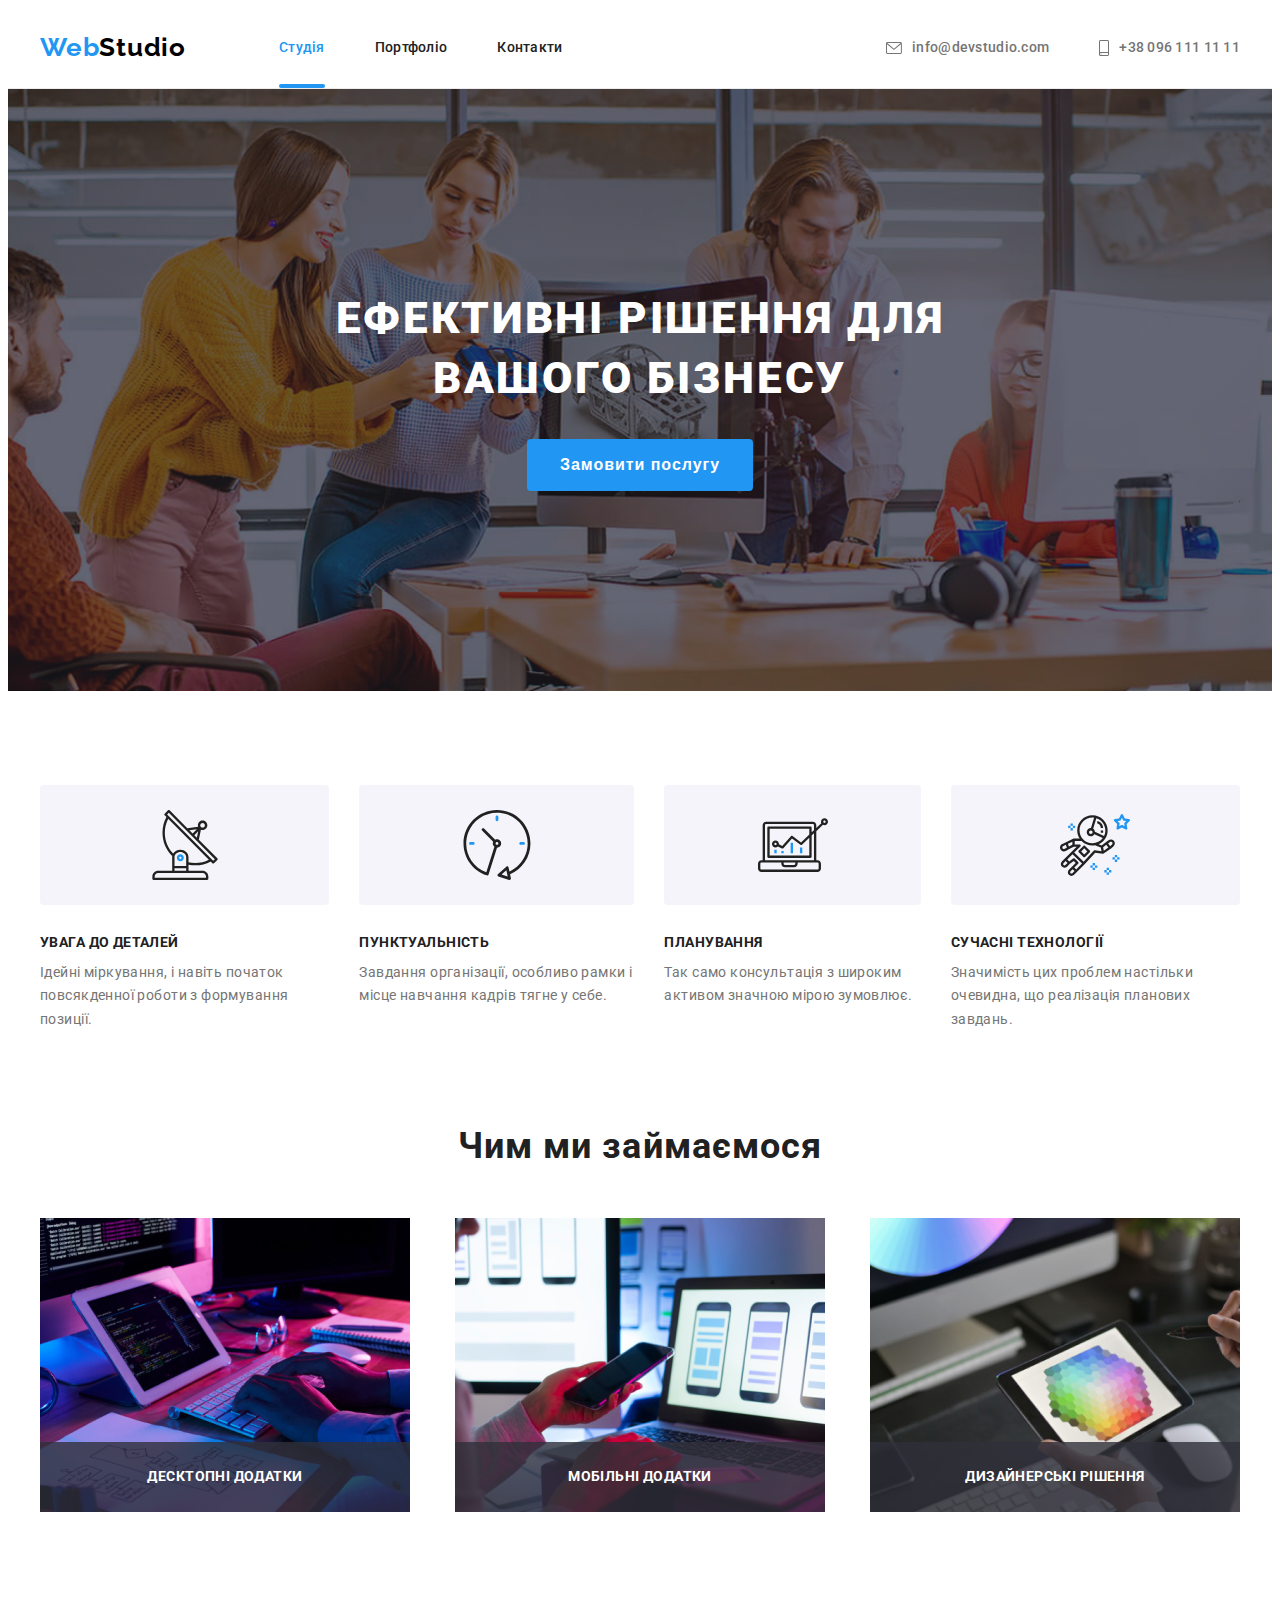
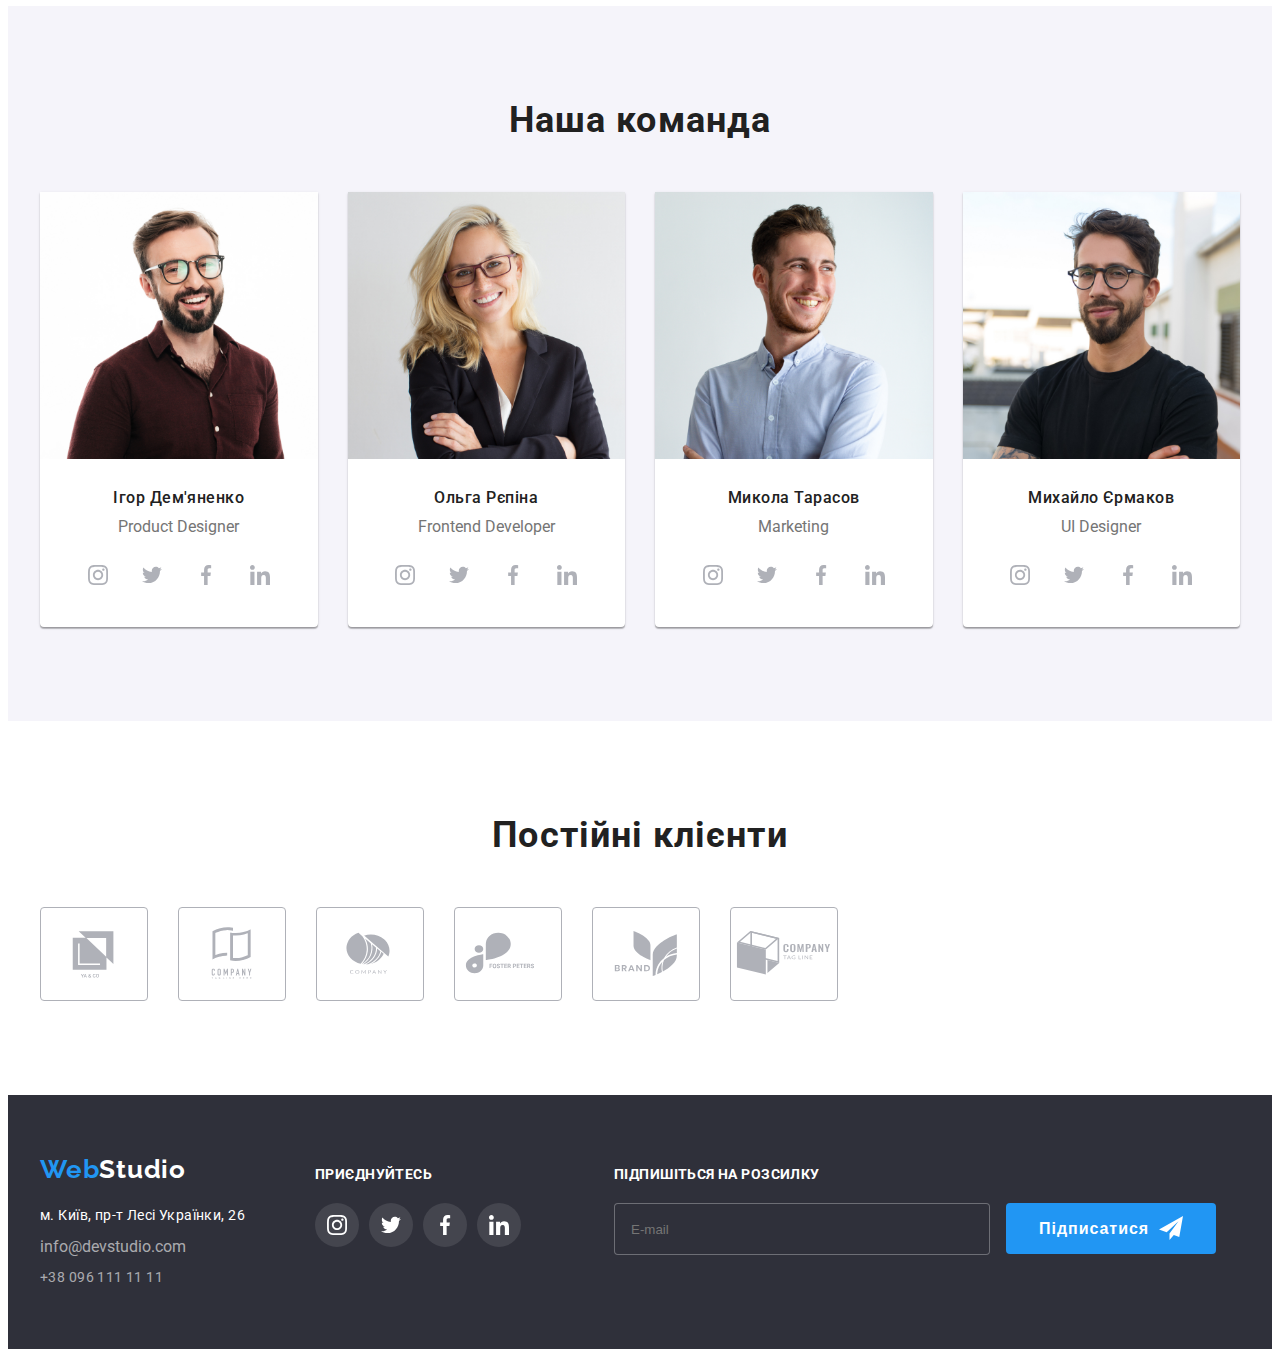
==== index.html @ 3e7fef22 "кінуто на перевірку" ====
<!DOCTYPE html>
<html lang="uk">
<head>
    <meta charset="UTF-8" />
    <meta http-equiv="X-UA-Compatible" content="IE=edge" />
    <meta name="viewport" content="width=device-width, initial-scale=1.0" />
    <title>WebStudio</title>
    <link rel="preconnect" href="https://fonts.googleapis.com">
    <link rel="preconnect" href="https://fonts.gstatic.com" crossorigin>
    <link href="https://fonts.googleapis.com/css2?family=Raleway:wght@700&family=Roboto:wght@400;500;700;900&display=swap" 
    rel="stylesheet">
    <link rel="stylesheet" href="./сss/styles.css">
</head>
<body style="body">
    <header class="header">
        <div class="container main-nav">
            <nav class="header-nav">
                <a href="/" class="logo">Web<span class="title">Studio</span>
                </a>
                <ul class="site list">
                    <li class="item"><a class="link current" href="/">Студія</a></li>
                    <li class="item"><a class="link" href="./portfolio.html">Портфоліо</a></li>
                    <li class="item"><a class="link" href="/">Контакти</a></li>
                </ul>
            </nav>
            <ul class="site-auth list">
                <li class="item">
                    <a class="main-mail main-contact mail-icon" href="mailto:info@devstudio.com">
                        <svg class="link-icon" width="16" height="12">
                            <use href="./images/icons.svg/symbol-defs.svg#icon-envelope"></use>
                        </svg>
                        info@devstudio.com
                    </a>
                </li>
                <li class="item">
                    <a class="link-item tel-icon" href="tel:+380961111111">
                        <svg class="link-icon" width="10" height="16">
                            <use href="./images/icons.svg/symbol-defs.svg#icon-smartphone"></use>
                        </svg>
                        +38 096 111 11 11
                    </a>
                </li>
            </ul>
        </div>
    </header>
    <main>
        <section class="section overlay">
            <div class="container">
                <h1 class="section-title">Ефективні рішення для вашого бізнесу</h1>
                <button class="button" data-modal-open type="button">Замовити послугу</button>
            </div>
            <!-- модальне вікно -->
            <div class="backdrop is-hidden" data-modal>
                <div class="modal">
                    <button class="main-cross" type="button" data-modal-close>
                        <svg class="cross" width="18" height="18">
                            <use href="./images/icons.svg/symbol-defs.svg#close-black-18dp"></use>
                        </svg>
                    </button>
                    <form name="form-buy" class="modal-form">
                        <h3 class="modal-subtitle">Залиште свої дані, ми вам передзвонимо</h3>
                        <label for="user-name" class="modal-lable">Ім'я</label>
                        <div class="input-wrapper">
                            <svg class="input-icon" width='18' height='18'>
                                <use href="./images/icons.svg/symbol-defs.svg#person"></use>
                            </svg>
                            <input type="user-name" class="modal-input" name="user-name" required>
                        </div>
                        <label for="user-tel" class="modal-lable">Телефон</label>
                        <div class="input-wrapper">
                            <svg class="input-icon" width='18' height='18'>
                                <use href="./images/icons.svg/symbol-defs.svg#phone"></use>
                            </svg>
                            <input type="tel" class="modal-input" name="user-tel" id="">
                        </div>
                        <label for="user-post" class="modal-lable">Пошта</label>
                        <div class="input-wrapper">
                            <svg class="input-icon" width='18' height='18'>
                                <use href="./images/icons.svg/symbol-defs.svg#email"></use>
                            </svg>
                            <input type="post" class="modal-input" name="user-post" id="">
                        </div>
                        <label for="user-comment" class="modal-lable">Коментар</label>
                        <textarea name="user-comment" id="" cols="50" rows="5" placeholder="Введіть текст"
                            class="modal-textarea">
                            </textarea>
                        <div class="input-wrapper check-line">
                            <input 
                                type="checkbox" 
                                value="agree" 
                                name="checkbox-agree" 
                                class="visually-hidden"
                                id="checkbox-agree">
                            <label for="checkbox-agree" class="checkbox-agree">
                                <span class="icon-wrapper">
                                    <svg class="agree-icon" width="11" height="8">
                                        <user href="./images/icons.svg/symbol-defs.svg#Vector"></user>
                                    </svg>
                                </span>
                                Погоджуюся з розсилкою та приймаю
                                <span>
                                    <a href="/" class="modal-conditions">
                                        Умови договору
                                    </a>
                                </span>
                            </label>
                        </div>
                        <button type="submit" class="button button-size">Відправити</button>
                    </form>
                </div>
            </div>
            <!--  -->
        </section>
        <section class="list strong">
            <div class="container">
                <h2 class="visually-hidden">Переваги</h2>
                <ul class="list-items list">
                    <li class="items">
                        <div class="main-antenna">
                            <svg class="antenna" width="70" height="70">
                                <use href="./images/icons.svg/symbol-defs.svg#icon-antenna"></use>
                            </svg>
                        </div>
                        <h3 class="quote">Увага до деталей</h3>
                        <p class="text">Ідейні міркування, і навіть початок повсякденної роботи з формування позиції.
                        </p>
                    </li>
                    <li class="items">
                        <div class="main-antenna">
                            <svg class="antenna" width="70" height="70">
                                <use href="./images/icons.svg/symbol-defs.svg#icon-clock"></use>
                            </svg>
                        </div>
                        <h3 class="quote">Пунктуальність</h3>
                        <p class="text">Завдання організації, особливо рамки і місце навчання кадрів тягне у себе.</p>
                    </li>
                    <li class="items">
                        <div class="main-antenna">
                            <svg class="antenna" width="70" height="70">
                                <use href="./images/icons.svg/symbol-defs.svg#icon-diagram"></use>
                            </svg>
                        </div>
                        <h3 class="quote">Планування</h3>
                        <p class="text">Так само консультація з широким активом значною мірою зумовлює.</p>
                    </li>
                    <li class="items">
                        <div class="main-antenna">
                            <svg class="antenna" width="70" height="70">
                                <use href="./images/icons.svg/symbol-defs.svg#icon-astronaut"></use>
                            </svg>
                        </div>
                        <h3 class="quote">Сучасні технології</h3>
                        <p class="text">Значимість цих проблем настільки очевидна, що реалізація планових завдань.</p>
                    </li>
                </ul>
            </div>
        </section>
        <section class="desc">
            <div class="container">
                <h2 class="desc-one">Чим ми займаємося</h2>
                <ul class="desc-list list">
                    <li class="foto">
                        <img src="./images/img.jpg" alt="Десктопні додатки" width="370">
                        <!-- текст поверх картинки -->
                        <div class="desktop">
                            <p class="applications">
                                Десктопні додатки
                            </p>
                        </div>
                    </li>
                    <li class="foto">
                        <img src="./images/img(1).jpg" alt="Мобільні додатки" width="370">
                        <div class="desktop">
                            <p class="applications">
                                Мобільні додатки
                            </p>
                        </div>
                    </li>
                    <li class="foto">
                        <img src="./images/img(2).jpg" alt="Дизайнерські рішення" width="370">
                        <div class="desktop">
                            <p class="applications">
                                Дизайнерські рішення
                            </p>
                        </div>
                    </li>
                </ul>
            </div>
        </section>
        <section class="team">
            <div class="container">
                <h2 class="team-caption">Наша команда</h2>
                <ul class="team-item list">
                    <li class="card">
                        <img src="./images/img(3).jpg" alt="Ігор Дем'яненко" width="270">
                        <div class="professionals">
                            <h3 class="excerpt">Ігор Дем'яненко</h3>
                            <p class="subject">Product Designer</p>
                        </div>
                        <div>
                            <ul class="thumb list">
                                <li class="element">
                                    <a href="" class="elements">
                                        <svg class="social-icon" width="20" height="20">
                                            <use href="./images/icons.svg/symbol-defs.svg#icon-instagram"></use>
                                        </svg>
                                    </a>
                                </li>
                                <li class="element">
                                    <a href="" class="elements">
                                        <svg class="social-icon" width="20" height="20">
                                            <use href="./images/icons.svg/symbol-defs.svg#icon-twitter"></use>
                                        </svg>
                                    </a>
                                </li>
                                <li class="element">
                                    <a href="" class="elements">
                                        <svg class="social-icon" width="20" height="20">
                                            <use href="./images/icons.svg/symbol-defs.svg#icon-facebook"></use>
                                        </svg>
                                    </a>
                                </li>
                                <li class="element">
                                    <a href="" class="elements">
                                        <svg class="social-icon" width="20" height="20">
                                            <use href="./images/icons.svg/symbol-defs.svg#icon-linkedin"></use>
                                        </svg>
                                    </a>
                                </li>
                            </ul>
                        </div>
                    </li>
                    <li class="card">
                        <img src="./images/img(4).jpg" alt="Ольга Рєпіна" width="270">
                        <div class="professionals">
                            <h3 class="excerpt">Ольга Рєпіна</h3>
                            <p class="subject">Frontend Developer</p>
                        </div>
                        <ul class="thumb list">
                            <li class="element">
                                <a href="" class="elements">
                                    <svg class="social-icon" width="20" height="20">
                                        <use href="./images/icons.svg/symbol-defs.svg#icon-instagram"></use>
                                    </svg>
                                </a>
                            </li>
                            <li class="element">
                                <a href="" class="elements">
                                    <svg class="social-icon" width="20" height="20">
                                        <use href="./images/icons.svg/symbol-defs.svg#icon-twitter"></use>
                                    </svg>
                                </a>
                            </li>
                            <li class="element">
                                <a href="" class="elements">
                                    <svg class="social-icon" width="20" height="20">
                                        <use href="./images/icons.svg/symbol-defs.svg#icon-facebook"></use>
                                    </svg>
                                </a>
                            </li>
                            <li class="element">
                                <a href="" class="elements">
                                    <svg class="social-icon" width="20" height="20">
                                        <use href="./images/icons.svg/symbol-defs.svg#icon-linkedin"></use>
                                    </svg>
                                </a>
                            </li>
                        </ul>
                    </li>
                    <li class="card">
                        <img src="./images/img(5).jpg" alt="Микола Тарасов" width="270">
                        <div class="professionals">
                            <h3 class="excerpt">Микола Тарасов</h3>
                            <p class="subject">Marketing</p>
                        </div>
                        <ul class="thumb list">
                            <li class="element">
                                <a href="" class="elements">
                                    <svg class="social-icon" width="20" height="20">
                                        <use href="./images/icons.svg/symbol-defs.svg#icon-instagram"></use>
                                    </svg>
                                </a>
                            </li>
                            <li class="element">
                                <a href="" class="elements">
                                    <svg class="social-icon" width="20" height="20">
                                        <use href="./images/icons.svg/symbol-defs.svg#icon-twitter"></use>
                                    </svg>
                                </a>
                            </li>
                            <li class="element">
                                <a href="" class="elements">
                                    <svg class="social-icon" width="20" height="20">
                                        <use href="./images/icons.svg/symbol-defs.svg#icon-facebook"></use>
                                    </svg>
                                </a>
                            </li>
                            <li class="element">
                                <a href="" class="elements">
                                    <svg class="social-icon" width="20" height="20">
                                        <use href="./images/icons.svg/symbol-defs.svg#icon-linkedin"></use>
                                    </svg>
                                </a>
                            </li>
                        </ul>
                    </li>
                    <li class="card">
                        <img src="./images/img(6).jpg" alt="Михайло Єрмаков" width="270">
                        <div class="professionals">
                            <h3 class="excerpt">Михайло Єрмаков</h3>
                            <p class="subject">UI Designer</p>
                        </div>
                        <ul class="thumb list">
                            <li class="element">
                                <a href="" class="elements">
                                    <svg class="social-icon" width="20" height="20">
                                        <use href="./images/icons.svg/symbol-defs.svg#icon-instagram"></use>
                                    </svg>
                                </a>
                            </li>
                            <li class="element">
                                <a href="" class="elements">
                                    <svg class="social-icon" width="20" height="20">
                                        <use href="./images/icons.svg/symbol-defs.svg#icon-twitter"></use>
                                    </svg>
                                </a>
                            </li>
                            <li class="element">
                                <a href="" class="elements">
                                    <svg class="social-icon" width="20" height="20">
                                        <use href="./images/icons.svg/symbol-defs.svg#icon-facebook"></use>
                                    </svg>
                                </a>
                            </li>
                            <li class="element">
                                <a href="" class="elements">
                                    <svg class="social-icon" width="20" height="20">
                                        <use href="./images/icons.svg/symbol-defs.svg#icon-linkedin"></use>
                                    </svg>
                                </a>
                            </li>
                        </ul>
                    </li>
                </ul>
            </div>
        </section>
        <section class="pre-clients">
            <div class="container">
                <h2 class="clients">Постійні клієнти</h2>
                <ul class="logo-company">
                    <li class="pre-company">
                        <a href="" class="main-company">
                            <svg class="company" width="106" height="60">
                                <use href="./images/icons.svg/symbol-defs.svg#icon-Logo1"></use>
                            </svg>
                        </a>
                    </li>
                    <li class="pre-company">
                        <a href="" class="main-company">
                            <svg class="company" width="106" height="60">
                                <use href="./images/icons.svg/symbol-defs.svg#icon-Logo2"></use>
                            </svg>
                        </a>
                    </li>
                    <li class="pre-company">
                        <a href="" class="main-company">
                            <svg class="company" width="106" height="60">
                                <use href="./images/icons.svg/symbol-defs.svg#icon-Logo3"></use>
                            </svg>
                        </a>
                    </li>
                    <li class="pre-company">
                        <a href="" class="main-company">
                            <svg class="company" width="106" height="60">
                                <use href="./images/icons.svg/symbol-defs.svg#icon-Logo4"></use>
                            </svg>
                        </a>
                    </li>
                    <li class="pre-company">
                        <a href="" class="main-company">
                            <svg class="company" width="106" height="60">
                                <use href="./images/icons.svg/symbol-defs.svg#icon-Logo5"></use>
                            </svg>
                        </a>
                    </li>
                    <li class="pre-company">
                        <a href="" class="main-company">
                            <svg class="company" width="106" height="60">
                                <use href="./images/icons.svg/symbol-defs.svg#icon-Logo6"></use>
                            </svg>
                        </a>
                    </li>
                </ul>
            </div>
        </section>
    </main>
    <footer class="footer">
        <div class="container contacts">
            <div class="contacts-address">
                <a href="/" class="logo">Web<span class="title">Studio</span></a>
                <address class="address">
                    <ul class="address-list decoration list">
                        <li><a class="map" href="https://goo.gl/maps/6XQhRdbRvdG7q7pF7">м. Київ, пр-т Лесі Українки,
                                26</a></li>
                        <li><a class="mail" href="mailto:info@devstudio.com">info@devstudio.com</a></li>
                        <li><a class="tel" href="tel:+380961111111">+38 096 111 11 11</a></li>
                    </ul>
                </address>
            </div>
            <div class="contacts-social">
                <p class="slogan">приєднуйтесь</p>
                <ul class="lists">
                    <li class="networks">
                        <a href="" class="instagram">
                            <svg class="icons-link" width="20" height="20">
                                <use href="./images/icons.svg/symbol-defs.svg#icon-instagram1"></use>
                            </svg>
                        </a>
                    </li>
                    <li class="networks">
                        <a href="" class="instagram">
                            <svg class="icons-link" width="20" height="20">
                                <use href="./images/icons.svg/symbol-defs.svg#icon-twitter1"></use>
                            </svg>
                        </a>
                    </li>
                    <li class="networks">
                        <a href="" class="instagram">
                            <svg class="icons-link" width="20" height="20">
                                <use href="./images/icons.svg/symbol-defs.svg#icon-facebook1"></use>
                            </svg>
                        </a>
                    </li>
                    <li class="networks">
                        <a href="" class="instagram">
                            <svg class="icons-link" width="20" height="20">
                                <use href="./images/icons.svg/symbol-defs.svg#icon-linkedin1"></use>
                            </svg>
                        </a>
                    </li>
                </ul>
            </div>
            <div>
                <h3 class="slogan">
                    Підпишіться на розсилку
                </h3>
                <form name="footer-email" class="footer-email">
                    <input type="email" class="email" name="user-email" id="" placeholder="E-mail">
                    <button type="submit" class="button telegram">
                        Підписатися
                        <svg class="icon-telegram" width="24" height="24">
                            <use href="./images/icons.svg/symbol-defs.svg#telegram"></use>
                        </svg>
                    </button>
                </form>
            </div>
        </div>
    </footer>
    <script src="./js/modal.js"></script>
</body>
</html>
---- сss/styles.css ----
/* цвет основного текста черный #212121 */
/* цвет вторичного текста белый #757575 */
/* акцент голубой #2196F3; */
/* фон кнопки голубий #2196F3*/

:root {
    --main-color: #212121;
    --second-color: #757575;
    --button-text-color: #ffffff;
    --accent-color: #2196F3;
    --logo-main-color: rgba(33, 150, 243, 1);
    --logo-second-coolor: rgba(0, 0, 0, 1);
    --logo-last-color: rgba(255, 255, 255, 1);
    --logo-accent-color: #2196F3;
    --section-background-color: #2F303A;
    --address-contact-color: rgba(255, 255, 255, 0.6);
}

body {
    font-family: 'Roboto', sans-serif;
    color: var(--main-color);
}

*,
::before::after {
    box-sizing: border-box;
}

.container {
    margin-left: auto;
    margin-right: auto;
    width: 1200px;
    padding-left: 15px;
    padding-right: 15px;

    /* outline: 2px solid gray; */
}

.logo .title {
    color: var(--logo-second-coolor);
}

.header-nav {
    align-items: center;
}

.header-nav .logo {
    padding-top: 24px;
    padding-bottom: 25px;
}

.header-nav .logo {
    font-family: 'Raleway';
    font-weight: 700;
    font-size: 26px;
    line-height: 1.14;
    letter-spacing: 0.03em;

    color: var(--logo-main-color);
}

.header-nav .logo {
    text-decoration: none;
}

.list {
    display: flex;
    list-style: none;
}

/* верхній список посилань */

.main-nav {
    display: flex;
    align-items: center;
}

.header {
    border-bottom: 1px solid rgba(236, 236, 236, 1);
}

.header-nav {
    display: flex;
    align-items: center;
}

.site .link:hover,
.site .link:focus {
    color: var(--accent-color);
}

/* швидкість ховера */
.link {
    transition: color 250ms cubic-bezier(0.4, 0, 0.2, 1);
}

/*  */

.site {
    margin: 0;
    margin-left: 93px;
    padding-left: 0;
    display: flex;

    font-weight: 500;
    font-size: 14px;
    line-height: 1.14;
    letter-spacing: 0.02em;
}

.item {
    display: block;
    margin-right: 50px;
    padding-top: 32px;
    padding-bottom: 32px;

    position: relative;
}

.item:last-child {
    margin-right: 0;
}

.link::after {
    content: '';
    position: absolute;
    bottom: 0;
    display: block;
    width: 100%;
    height: 4px;
    background-color: #ffffff;
    opacity: 1;
    border-radius: 2px;
}

/* .link:hover::after {
    background-color: var(--accent-color);
    transition: color 250ms cubic-bezier(0.4, 0, 0.2, 1);
} */

.main-contact {
    display: flex;
    align-items: center;
}

.thumbs {
    margin-right: 10px;
}

.main-border:hover {
    box-shadow: 0px 1px 3px rgba(0, 0, 0, 0.12),
        0px 1px 1px rgba(0, 0, 0, 0.14),
        0px 2px 1px rgba(0, 0, 0, 0.2);
    transition: color 250ms cubic-bezier(0.4, 0, 0.2, 1);
}

.site .link {
    color: var(--main-color);
}

/* для сторінки Портфоліо .site .link */
.site .link {
    color: var(--main-color);
}

/* .site .link */

.site .link.current {
    color: var(--accent-color);
}

.site .link.current::after {
    background-color: var(--accent-color);
}

.site .link {
    text-decoration: none;
}

/* іконкі */

.site-auth {
    margin: 0;
    padding-left: 0;
    display: flex;
    margin-left: auto;
    align-items: center;
}

.site-auth .main-mail {
    text-decoration: none;
}

.site-auth .link-item {
    display: block;
}

.site-auth .link-item {
    text-decoration: none;
}

/* .site-auth .tel-icon {
    transform: color 1000ms linear;
} */

.site-auth .link-item:hover,
.site-auth .link-item:focus {
    color: var(--accent-color);
}

.site-auth .main-mail:hover,
.site-auth .main-mail:focus {
    color: var(--accent-color);
}

.site-auth .main-mail {
    font-weight: 500;
    font-size: 14px;
    line-height: 1.14;
    letter-spacing: 0.02em;

    color: var(--second-color);
    transition: color 250ms cubic-bezier(0.4, 0, 0.2, 1);
}

.site-auth .link-item {
    display: flex;
    align-items: center;

    font-weight: 500;
    font-size: 14px;
    line-height: 1.14;
    letter-spacing: 0.02em;

    color: var(--second-color);
    transition: color 250ms cubic-bezier(0.4, 0, 0.2, 1);
}

.site-auth .link-icon {
    fill: currentColor;
    margin-right: 10px;
}

/* секція ефективні рішення */

.section-title {
    width: 696px;
    margin: 0;
    margin-left: auto;
    margin-right: auto;
    margin-bottom: 30px;
    text-transform: uppercase;

    font-weight: 900;
    font-size: 44px;
    line-height: 1.36;
    color: #FFFFFF;
    letter-spacing: 0.06em;
}

.section {
    padding-top: 200px;
    padding-bottom: 200px;
    text-align: center;
    background-color: var(--section-background-color);
    background-image: linear-gradient(rgba(47, 48, 58, 0.4),
            rgba(47, 48, 58, 0.4)),
        url("../images/Img\(1\).png");
}

.overlay {
    max-width: 1600px;
    margin-left: auto;
    margin-right: auto;
    background-repeat: no-repeat;
    background-position: center;
    position: inherit;
    background-size: cover;
}

/* модальне вікно */

.backdrop {
    position: fixed;
    top: 0;
    bottom: 0;
    left: 0;
    right: 0;
    background-color: rgba(0, 0, 0, 0.2);
    transition: opacity 500ms cubic-bezier(0.4, 0, 0.2, 1), visibility 500ms cubic-bezier(0.4, 0, 0.2, 1);
    opacity: 1;
}

.backdrop.is-hidden {
    visibility: hidden;
    opacity: 1;
    pointer-events: none;
}

.modal {
    position: absolute;
    top: 50%;
    left: 50%;
    padding: 40px;
    transform: translate(-50%, -50%) rotate(0);
    transition: transform 1000ms cubic-bezier(0.4, 0, 0.2, 1);

    width: 528px;
    height: 581px;

    background-color: #ffffff;
    border-radius: 4px;
}

.backdrop.is-hidden .modal {
    transform: rotate(-180deg);
}

.main-cross {
    display: flex;
    width: 30px;
    height: 30px;
    position: absolute;
    top: 8px;
    right: 8px;
    align-items: center;
    justify-content: center;
    border: 1px solid rgba(0, 0, 0, 0.1);
    border-radius: 50%;
}

.main-cross {
    cursor: pointer;
}

.main-cross:hover,
.main-cross:focus {
    fill: var(--accent-color);
    background-color: #ffffff;
}

.modal-form {
    display: block;
    padding: 0;
    text-align: start;
}

.modal-subtitle {
    margin: 0;
    margin-bottom: 12px;

    font-weight: 700;
    font-size: 20px;
    line-height: 1, 15;
    text-align: center;
    letter-spacing: 0.03em;
    color: var(--main-color);
}

.modal-input {
    max-width: 448px;
    width: 100%;
    height: 40px;
    margin-bottom: 10px;
    padding-left: 45px;
    border-radius: 4px;
    border: 1px solid rgba(33, 33, 33, 0.2);
}

.modal-input:focus~.input-icon {
    background-color: var(--accent-color);
}

.modal-input::placeholder {
    font-weight: 400;
    font-size: 12px;
    line-height: 1.16;
    letter-spacing: 0.01em;
    color: rgba(117, 117, 117, 0.5);
}

.modal-lable {
    display: block;
    width: 100%;
    padding: 0;
    margin-bottom: 4px;

    font-weight: 400;
    font-size: 12px;
    line-height: 1.16;
    letter-spacing: 0.01em;
    color: var(--second-color);
}

.input-wrapper {
    position: relative;
    margin-bottom: 10px;
}

.input-wrapper input {
    margin-bottom: 0;
}

.input-icon {
    position: absolute;
    left: 15px;
    top: 50%;
    transform: translateY(-50%);
    fill: #212121;
}

/* .modal-input:focus + .input-icon {
    fill: orange;
} */

.comment {
    height: 120px;
    margin-bottom: 20px;
}

.modal-textarea {
    max-width: 448px;
    width: 100%;
    height: 120px;
    border-radius: 4px;
    margin-bottom: 20px;
    resize: none;
    padding: 12px 16px;
    border: 1px solid rgba(33, 33, 33, 0.2);
}

.modal-textarea::placeholder {
    font-weight: 400;
    font-size: 12px;
    line-height: 1.16;
    letter-spacing: 0.01em;
    color: rgba(117, 117, 117, 0.5);
}

.check-line {
    margin-bottom: 30px;
}

/* погоджуюся з розсилкою */
.checkbox-agree {
    display: flex;
    align-items: center;

    font-weight: 400;
    font-size: 14px;
    line-height: 1.71;
    letter-spacing: 0.03em;
    color: #757575;
}

/* або таким варіантом */

/* .checkbox-agree::before {
    content: '';
    margin-right: 8px;
    display: flex;
    width: 16px;
    height: 15px;
    border: 2px solid #000000;
    border-radius: 2px;
} */

/* .check-line input:checked + .checkbox-agree::before {
    background-color: var(--accent-color);
    border: none;
    background-image: url(../images/icons.svg/Vector.svg);
    background-repeat: no-repeat;
    background-position: center;
} */
/*  */

.checkbox-agree .icon-wrapper {
    width: 16px;
    height: 15px;
    border: 2px solid black;
    border-radius: 2px;
    margin-right: 8px;
    display: flex;
    align-items: center;
    justify-content: center;
}

.checkbox-agree .agree-icon {
    fill: transparent;
}

.check-line input:checked + .checkbox-agree .icon-wrapper {
    background-color: var(--accent-color);
    border: none;
}

.check-line input:checked + .checkbox-agree .agree-icon {
    fill: #ffffff;
}

.modal-conditions {
    color: var(--accent-color);
}

.button-size {
    width: 200px;
    height: 50px;
    align-items: center;
    justify-content: center;
}

/*  */
/*  */

/* кнопка "Замовити послугу"*/

.button:hover,
.button:focus {
    background-color: #188CE8;
}

.button {
    border-radius: 4px;
    border: 1px solid transparent;
    padding: 10px 32px;

    color: var(--button-text-color);
    background-color: var(--logo-main-color);
    transition: background-color 250ms cubic-bezier(0.4, 0, 0.2, 1);
}

.button {
    cursor: pointer;
}

.button {
    font-weight: 700;
    font-size: 16px;
    line-height: 1.87;
    align-items: center;
    text-align: center;
    letter-spacing: 0.06em;
}

/* секія переваги */
.strong {
    padding-top: 94px;
    padding-bottom: 94px;
}

.list-items {
    margin: 0;
    padding-left: 0;
    display: flex;
}

.items {
    margin-right: 30px;
}

.items:last-child {
    margin-right: 0;
}

.main-antenna {
    display: flex;
    height: 120px;
    /* border: 2px solid red; */
    background-color: rgba(245, 244, 250, 1);
    justify-content: center;
    border-radius: 4px;
    margin-bottom: 30px;
}

.antenna {
    display: flex;
    height: auto;
}

.list-items .quote {
    margin-top: 0;
    margin-bottom: 10px;

    font-weight: 700;
    font-size: 14px;
    line-height: 1.14;
    letter-spacing: 0.03em;
    text-transform: uppercase;
}

.list-items .text {
    margin-top: 0;
    margin-bottom: 0;

    color: var(--second-color);

    font-weight: 400;
    font-size: 14px;
    line-height: 1.71;
    letter-spacing: 0.03em;
}

/* секція чим ми займаємося */

.desc {
    padding-bottom: 94px;
}

.desc-one {
    margin: 0;
    margin-bottom: 50px;

    font-weight: 700;
    font-size: 36px;
    line-height: 1.16;
    text-align: center;
    letter-spacing: 0.03em;
}

.desc-list {
    display: flex;
    /* іконки розприділяються рівномірно по ширині сторінки */
    justify-content: space-between;
}

.desc-list .foto {
    position: relative;
}

img {
    display: block;
    width: 100%;
    height: auto;
}

.desc-list {
    padding-left: 0;
    margin-bottom: 0;
    margin-top: 0;
}

/* .foto:hover .desktop {
    opacity: 1;
} */

.desktop {
    display: flex;
    width: 100%;
    height: 70px;
    position: absolute;
    bottom: 0;
    justify-content: center;
    align-items: center;

    background-color: rgba(47, 48, 58, 0.8);
}

.applications {
    margin: 0;

    font-weight: 700;
    font-size: 14px;
    line-height: 1.14;
    letter-spacing: 0.03em;
    text-transform: uppercase;
    color: #FFFFFF;
}

/* секція наша команда */

.team {
    padding-top: 94px;
    padding-bottom: 94px;
    background-color: #F5F4FA;
}

.team-caption {
    margin-top: 0px;
    margin-bottom: 50px;

    font-weight: 700;
    font-size: 36px;
    line-height: 1.16;
    text-align: center;
    letter-spacing: 0.03em;
}

.team-item {
    display: flex;
    padding-left: 0;
    padding-right: 0;
    margin-top: 0;
    margin-bottom: 0;
}

.professionals {
    margin-top: 30px;
    margin-bottom: 16px;
}

.excerpt {
    margin: 0;
    margin-bottom: 10px;
}

.card {
    background-color: #ffffff;
    box-shadow: 0px 1px 3px rgba(0, 0, 0, 0.12),
        0px 1px 1px rgba(0, 0, 0, 0.14),
        0px 2px 1px rgba(0, 0, 0, 0.2);
    border-radius: 0px 0px 4px 4px;
}

.card {
    margin-right: 30px;
}

.card:last-child {
    margin-right: 0;
}

.team-item .excerpt {
    font-weight: 500;
    font-size: 16px;
    line-height: 1.18;
    letter-spacing: 0.03em;
    text-align: center;
}

.subject {
    margin: 0;

    font-weight: 400;
    font-size: 16px;
    line-height: 1.18;
    text-align: center;

    color: var(--second-color);
}

/* іконки секції Наша команда */

.card .thumb {
    display: flex;
    padding: 0;
    padding-bottom: 30px;
    justify-content: center;
    gap: 10px;
}

.element {
    width: 44px;
    height: 44px;
}

.elements:hover {
    background-color: var(--accent-color);
    fill: #ffffff;
}

.elements {
    height: 100%;
    width: 100%;
    display: flex;
    align-items: center;
    justify-content: center;
    border-radius: 50%;

    transition: background-color 250ms cubic-bezier(0.4, 0, 0.2, 1),
        fill 250ms cubic-bezier(0.4, 0, 0.2, 1);
}

.social-icon {
    fill: #AFB1B8;
}

.elements:hover .social-icon {
    fill: var(--button-text-color);
    transition: color 250ms cubic-bezier(0.4, 0, 0.2, 1);
}

/* секція наші клієнти */

.pre-clients {
    padding-top: 94px;
    padding-bottom: 94px;
}

.clients {
    margin: 0;
    margin-bottom: 50px;
}

.clients {
    font-weight: 700;
    font-size: 36px;
    line-height: 1.16;
    text-align: center;
    letter-spacing: 0.03em;
}

.logo-company {
    display: flex;
    list-style: none;
    margin: 0;
    padding: 0;
    gap: 30px;
}

.pre-company {
    flex-basis: calc((100%-150px) / 6);
}

.main-company {
    display: flex;
    height: 92px;
    border: 1px solid #AFB1B8;
    color: rgba(175, 177, 184, 1);
    justify-content: center;
    padding: 0;
    border-radius: 4px;
    transition: color 250ms cubic-bezier(0.4, 0, 0.2, 1);
}

.company {
    display: flex;
    height: auto;
    fill: currentColor
}


.main-company:hover,
.main-company:focus {
    border-color: 1px solid var(--accent-color);
    color: var(--accent-color);
}

/* секція контакти */

.footer {
    padding-top: 60px;
    padding-bottom: 60px;
    background-color: var(--section-background-color);
}

.decoration {
    padding-left: 0;
}

.footer .logo {
    display: block;
    margin-bottom: 20px;

    font-family: 'Raleway';
    font-style: normal;
    font-weight: 700;
    font-size: 26px;
    line-height: 1.19;
    letter-spacing: 0.03em;

    color: var(--logo-main-color);
}

.footer .logo {
    text-decoration: none;
}

.footer .logo .title {
    color: var(--logo-last-color);
}

.address-list {
    display: block;
    margin-top: 0;
    margin-bottom: 0;
}

.address-list .map:hover,
.address-list .map:focus {
    color: var(--accent-color);
}

.address-list .mail:hover,
.address-list .mail:focus {
    color: var(--accent-color);
}

.address-list .tel:hover,
.address-list .tel:focus {
    color: var(--accent-color);
}

.footer .map {
    display: block;
    margin-bottom: 9px;

    font-style: normal;
    font-weight: 400;
    font-size: 14px;
    line-height: 1.71;
    letter-spacing: 0.03em;
    color: #FFFFFF;
    transition: color 250ms cubic-bezier(0.4, 0, 0.2, 1);
}

.footer .map {
    text-decoration: none;
}

.mail {
    text-decoration: none;
}

.mail {
    display: block;
    margin-bottom: 9px;
    color: var(--address-contact-color);

    font-style: normal;
    transition: color 250ms cubic-bezier(0.4, 0, 0.2, 1);
}

.tel {
    font-style: normal;
    color: var(--address-contact-color);

    font-weight: 400;
    font-size: 14px;
    line-height: 24px;
    letter-spacing: 0.03em;
    transition: color 250ms cubic-bezier(0.4, 0, 0.2, 1);
}

.tel {
    text-decoration: none;
}

.contacts-social {
    margin-right: 93px;
}

.slogan {
    display: flex;
    margin: 0;
    margin-bottom: 20px;
    margin-top: 12px;

    font-weight: 700;
    font-size: 14px;
    line-height: 1.14;
    letter-spacing: 0.03em;
    text-transform: uppercase;

    color: var(--button-text-color);
}

/* іконкі футера */

.contacts {
    display: flex;
}

.contacts-address {
    margin-right: 70px;
}

.lists {
    display: flex;
    margin: 0;
    padding: 0;
    list-style: none;
}

.networks {
    width: 44px;
    height: 44px;
    border-radius: 50%;
    margin-right: 10px;
}

.networks:last-child {
    margin-right: 0;
}

.instagram:hover {
    background-color: var(--accent-color);
}

.icons-link {
    fill: #FFFFFF;
}

.instagram {
    height: 100%;
    width: 100%;
    display: flex;
    align-items: center;
    justify-content: center;
    background-color: rgba(255, 255, 255, 0.1);
    border-radius: 50%;
    transition: background-color 250ms cubic-bezier(0.4, 0, 0.2, 1);
}

/* .footer-email {
    margin-left: auto;
} */

.email {
    width: 358px;
    height: 50px;
    padding: 0;
    padding-left: 16px;
    border: 1px solid rgba(255, 255, 255, 0.3);
    background-color: var(--section-background-color);
    border-radius: 4px;
    margin-right: 12px;
}

.telegram {
    display: inline-flex;
    align-items: center;
}

.icon-telegram {
    fill: #ffffff;
    margin-left: 10px;
}

/* .telegram::after {
    content: '';
    display: inline-block;
    width: 24px;
    height: 24px;
    margin-left: 10px;
    background-color: red;
    background-image: url(..);
} */

/* сторінка ПОРТФОЛІО*/

/* список кнопок */

.filter {
    padding-top: 94px;
    padding-bottom: 94px;
}

.list {
    list-style: none;
}

/* visually-hidden */

.visually-hidden {
    position: absolute;
    width: 1px;
    height: 1px;
    margin: -1px;
    border: 0;
    padding: 0;
    white-space: nowrap;
    clip-path: inset(100%);
    clip: rect(0 0 0 0);
    overflow: hidden;
}

/* visually-hidden */

.hero-button {
    display: flex;
    margin-top: 0;
    margin-bottom: 50px;
    padding-left: 0;
    justify-content: center;
}

.hero-button .btn {
    border-radius: 4px;
    border: 1px solid transparent;
}

.hero-button .btn.current {
    color: var(--button-text-color);
    background-color: var(--accent-color);
}

.hero-button .btn:hover,
.hero-button .btn:focus {
    color: var(--button-text-color);
    background-color: #188CE8;
    box-shadow: 0px 1px 1px rgba(0, 0, 0, 0.12),
        0px 4px 4px rgba(0, 0, 0, 0.06),
        1px 4px 6px rgba(0, 0, 0, 0.16);
}

.hero-button .btn {
    cursor: pointer;
}

.hero-button .btn {
    display: inline-flex;
    margin: 0;
    padding: 6px 22px;
    justify-content: center;

    font-family: inherit;
    font-weight: 500;
    font-size: 16px;
    line-height: 1.62;
    letter-spacing: 0.03em;

    color: var(--main-color);
    transition: background-color 250ms cubic-bezier(0.4, 0, 0.2, 1),
        color 250ms cubic-bezier(0.4, 0, 0.2, 1),
        box-shadow 250ms cubic-bezier(0.4, 0, 0.2, 1);
}

.filters {
    margin-right: 8px;
}

.filters:last-child {
    margin-right: 0;
}

/* список карток */

.card-second {
    display: flex;
    margin-top: 0;
    margin-right: 0;
    margin-bottom: 0;
    padding-left: 0;
    flex-wrap: wrap;

    cursor: pointer;
}

.cards {
    margin-right: 30px;
    margin-bottom: 30px;
}

.cards:nth-child(3n) {
    margin-right: 0;
}

.border {
    display: block;
}

.after-cards {
    padding: 20px 24px;
}

.after-cards {
    border-left: 1px solid rgba(238, 238, 238, 1);
    border-bottom: 1px solid rgba(238, 238, 238, 1);
    border-right: 1px solid rgba(238, 238, 238, 1);
}

.cards .border:hover,
.cards .border:focus {
    box-shadow: 0px 1px 1px rgba(0, 0, 0, 0.12),
        0px 4px 4px rgba(0, 0, 0, 0.06),
        1px 4px 6px rgba(0, 0, 0, 0.16);
    transition: color 250ms cubic-bezier(0.4, 0, 0.2, 1);
}

/* .link-card .img-wrapper {
    overflow: hidden;
} */

/* .card-second .cards {
    position: relative;
} */

.link-card {
    text-decoration: none;
}

/* .link-card {
    position: relative;
} */

.heading {
    margin: 0;
    margin-bottom: 4px;

    font-weight: 700;
    font-size: 18px;
    line-height: 2;
    letter-spacing: 0.06em;

    color: var(--main-color);
}

.tagline {
    margin: 0;

    font-weight: 400;
    font-size: 16px;
    line-height: 1.87;
    letter-spacing: 0.03em;

    color: var(--second-color);
}

/* тект поверх картинки */

.cards:hover .primary-website {
    /* прозорість мінімальна */
    opacity: 1;
}

.primary-website {
    position: relative;
    overflow: hidden;
}

.main-website {
    display: flex;
    width: 100%;
    height: 100%;
    background: rgba(33, 150, 243, 0.9);
    position: absolute;
    top: 0;
    transform: translateY(101%);
    transition: transform 250ms cubic-bezier(0.4, 0, 0.2, 1);
}

.card-second .cards:hover .main-website {
    transform: translateY(0);
    opacity: 1;
}

.main-website .website {
    margin: 0;
    padding: 63px 24px;

    font-weight: 400;
    font-size: 18px;
    line-height: 1.55;
    letter-spacing: 0.03em;
    color: #FFFFFF;
}

/* .cards img {
    display: block;
} */

/*  */

.footer .logo {
    font-family: 'Raleway';
    font-weight: 700;
    font-size: 26px;
    line-height: 1.14;
    letter-spacing: 0.03em;

    color: var(--logo-main-color);
}

.footer .logo .title {
    color: var(--logo-last-color);
}
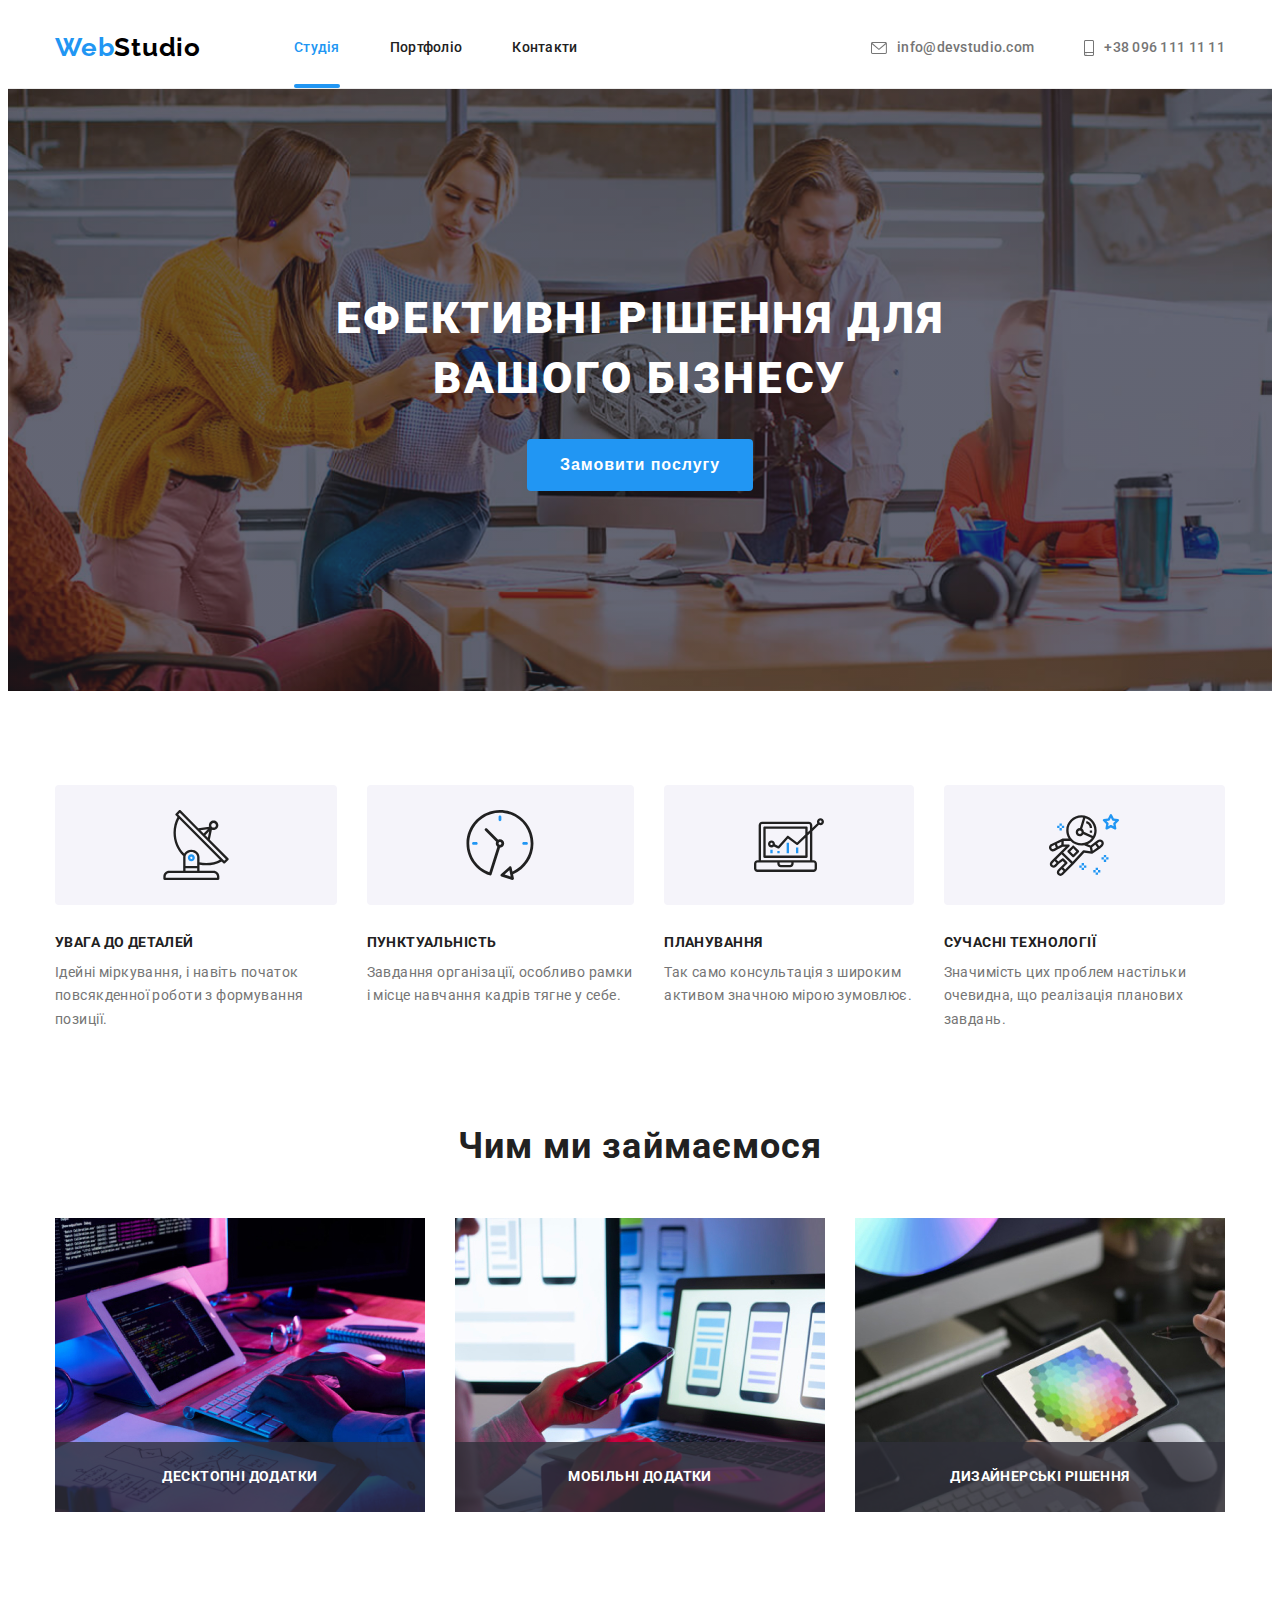
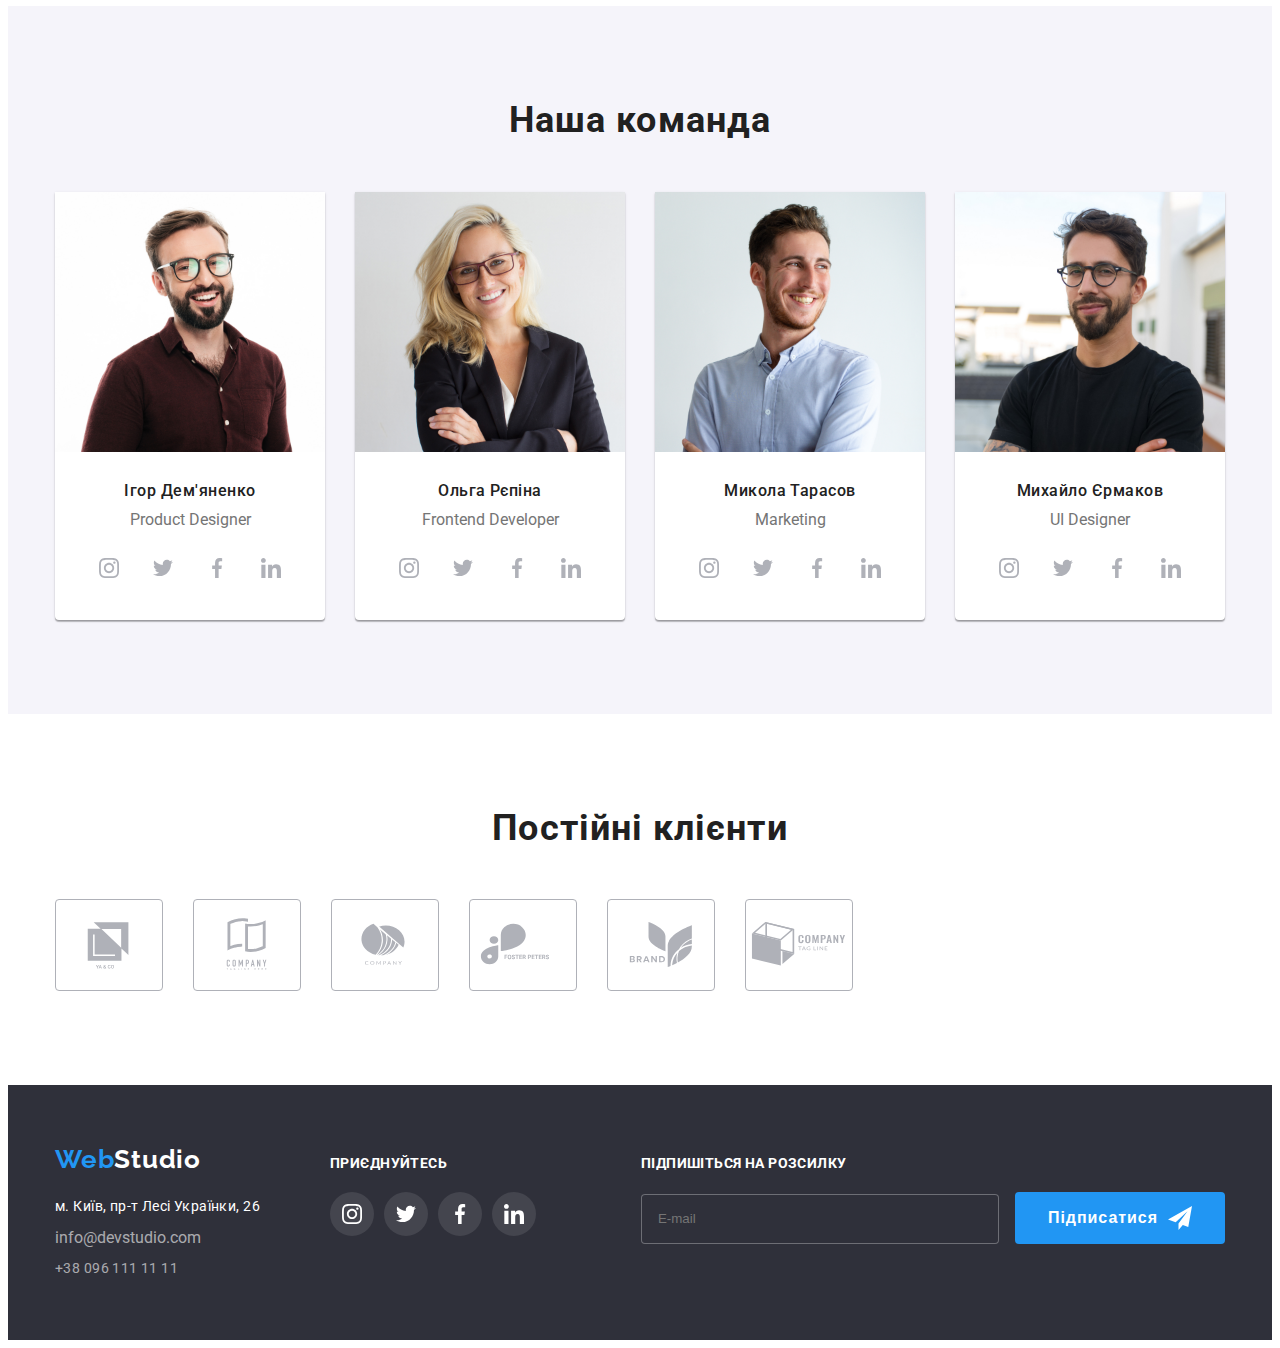
==== commit a289fccd: "виправлення 1" ====
--- a/index.html
+++ b/index.html
@@ -58,30 +58,30 @@
                         </svg>
                     </button>
                     <form name="form-buy" class="modal-form">
-                        <h3 class="modal-subtitle">Залиште свої дані, ми вам передзвонимо</h3>
+                        <p class="modal-subtitle">Залиште свої дані, ми вам передзвонимо</p>
                         <label for="user-name" class="modal-lable">Ім'я</label>
                         <div class="input-wrapper">
                             <svg class="input-icon" width='18' height='18'>
                                 <use href="./images/icons.svg/symbol-defs.svg#person"></use>
                             </svg>
-                            <input type="user-name" class="modal-input" name="user-name" required>
+                            <input type="name" class="modal-input" name="user-name" id="user-name" required>
                         </div>
                         <label for="user-tel" class="modal-lable">Телефон</label>
                         <div class="input-wrapper">
                             <svg class="input-icon" width='18' height='18'>
                                 <use href="./images/icons.svg/symbol-defs.svg#phone"></use>
                             </svg>
-                            <input type="tel" class="modal-input" name="user-tel" id="">
+                            <input type="tel" class="modal-input" name="user-tel" id="user-tel">
                         </div>
                         <label for="user-post" class="modal-lable">Пошта</label>
                         <div class="input-wrapper">
                             <svg class="input-icon" width='18' height='18'>
                                 <use href="./images/icons.svg/symbol-defs.svg#email"></use>
                             </svg>
-                            <input type="post" class="modal-input" name="user-post" id="">
+                            <input type="post" class="modal-input" name="user-post" id="user-post">
                         </div>
                         <label for="user-comment" class="modal-lable">Коментар</label>
-                        <textarea name="user-comment" id="" cols="50" rows="5" placeholder="Введіть текст"
+                        <textarea name="user-comment" id="user-comment" cols="50" rows="5" placeholder="Введіть текст"
                             class="modal-textarea">
                             </textarea>
                         <div class="input-wrapper check-line">
@@ -89,14 +89,9 @@
                                 type="checkbox" 
                                 value="agree" 
                                 name="checkbox-agree" 
-                                class="visually-hidden"
+                                class=""
                                 id="checkbox-agree">
                             <label for="checkbox-agree" class="checkbox-agree">
-                                <span class="icon-wrapper">
-                                    <svg class="agree-icon" width="11" height="8">
-                                        <user href="./images/icons.svg/symbol-defs.svg#Vector"></user>
-                                    </svg>
-                                </span>
                                 Погоджуюся з розсилкою та приймаю
                                 <span>
                                     <a href="/" class="modal-conditions">
@@ -407,7 +402,7 @@
                     </ul>
                 </address>
             </div>
-            <div class="contacts-social">
+            <div>
                 <p class="slogan">приєднуйтесь</p>
                 <ul class="lists">
                     <li class="networks">
@@ -440,10 +435,10 @@
                     </li>
                 </ul>
             </div>
-            <div>
-                <h3 class="slogan">
+            <div class="contacts-social">
+                <p class="slogan">
                     Підпишіться на розсилку
-                </h3>
+                </p>
                 <form name="footer-email" class="footer-email">
                     <input type="email" class="email" name="user-email" id="" placeholder="E-mail">
                     <button type="submit" class="button telegram">
--- a/сss/styles.css
+++ b/сss/styles.css
@@ -21,8 +21,7 @@
     color: var(--main-color);
 }
 
-*,
-::before::after {
+* {
     box-sizing: border-box;
 }
 
@@ -286,6 +285,8 @@
     bottom: 0;
     left: 0;
     right: 0;
+    width: 100%;
+    height: 100%;
     background-color: rgba(0, 0, 0, 0.2);
     transition: opacity 500ms cubic-bezier(0.4, 0, 0.2, 1), visibility 500ms cubic-bezier(0.4, 0, 0.2, 1);
     opacity: 1;
@@ -306,7 +307,6 @@
     transition: transform 1000ms cubic-bezier(0.4, 0, 0.2, 1);
 
     width: 528px;
-    height: 581px;
 
     background-color: #ffffff;
     border-radius: 4px;
@@ -325,23 +325,19 @@
     right: 8px;
     align-items: center;
     justify-content: center;
+    cursor: pointer;
     border: 1px solid rgba(0, 0, 0, 0.1);
     border-radius: 50%;
-}
-
-.main-cross {
-    cursor: pointer;
 }
 
 .main-cross:hover,
 .main-cross:focus {
     fill: var(--accent-color);
-    background-color: #ffffff;
+    transition: color 250ms cubic-bezier(0.4, 0, 0.2, 1);
 }
 
 .modal-form {
-    display: block;
-    padding: 0;
+    /* display: block; */
     text-align: start;
 }
 
@@ -351,14 +347,13 @@
 
     font-weight: 700;
     font-size: 20px;
-    line-height: 1, 15;
+    line-height: 1.15;
     text-align: center;
     letter-spacing: 0.03em;
     color: var(--main-color);
 }
 
 .modal-input {
-    max-width: 448px;
     width: 100%;
     height: 40px;
     margin-bottom: 10px;
@@ -419,7 +414,6 @@
 }
 
 .modal-textarea {
-    max-width: 448px;
     width: 100%;
     height: 120px;
     border-radius: 4px;
@@ -445,17 +439,18 @@
 .checkbox-agree {
     display: flex;
     align-items: center;
+    justify-content: center;
 
     font-weight: 400;
     font-size: 14px;
     line-height: 1.71;
     letter-spacing: 0.03em;
-    color: #757575;
+    color: var(--second-color);
 }
 
 /* або таким варіантом */
 
-/* .checkbox-agree::before {
+.checkbox-agree::before {
     content: '';
     margin-right: 8px;
     display: flex;
@@ -463,18 +458,16 @@
     height: 15px;
     border: 2px solid #000000;
     border-radius: 2px;
-} */
-
-/* .check-line input:checked + .checkbox-agree::before {
+}
+
+.check-line input:checked + .checkbox-agree::before {
     background-color: var(--accent-color);
     border: none;
-    background-image: url(../images/icons.svg/Vector.svg);
-    background-repeat: no-repeat;
-    background-position: center;
-} */
+    background-image: url(../images/icons.svg/);
+}
 /*  */
 
-.checkbox-agree .icon-wrapper {
+/* .checkbox-agree .icon-wrapper {
     width: 16px;
     height: 15px;
     border: 2px solid black;
@@ -487,16 +480,16 @@
 
 .checkbox-agree .agree-icon {
     fill: transparent;
-}
-
-.check-line input:checked + .checkbox-agree .icon-wrapper {
+} */
+
+/* .check-line input:checked + .checkbox-agree .icon-wrapper {
     background-color: var(--accent-color);
     border: none;
-}
-
-.check-line input:checked + .checkbox-agree .agree-icon {
+} */
+
+/* .check-line input:checked + .checkbox-agree .agree-icon {
     fill: #ffffff;
-}
+} */
 
 .modal-conditions {
     color: var(--accent-color);
@@ -537,9 +530,11 @@
     font-weight: 700;
     font-size: 16px;
     line-height: 1.87;
-    align-items: center;
-    text-align: center;
+    /* align-items: center;
+    text-align: center; */
     letter-spacing: 0.06em;
+    margin: 0 auto;
+    display: block;
 }
 
 /* секія переваги */
@@ -935,15 +930,9 @@
     text-decoration: none;
 }
 
-.contacts-social {
-    margin-right: 93px;
-}
-
 .slogan {
-    display: flex;
     margin: 0;
     margin-bottom: 20px;
-    margin-top: 12px;
 
     font-weight: 700;
     font-size: 14px;
@@ -958,6 +947,7 @@
 
 .contacts {
     display: flex;
+    align-items: baseline;
 }
 
 .contacts-address {
@@ -1000,10 +990,6 @@
     border-radius: 50%;
     transition: background-color 250ms cubic-bezier(0.4, 0, 0.2, 1);
 }
-
-/* .footer-email {
-    margin-left: auto;
-} */
 
 .email {
     width: 358px;
@@ -1019,6 +1005,10 @@
 .telegram {
     display: inline-flex;
     align-items: center;
+}
+
+.contacts-social {
+    margin-left: auto;
 }
 
 .icon-telegram {
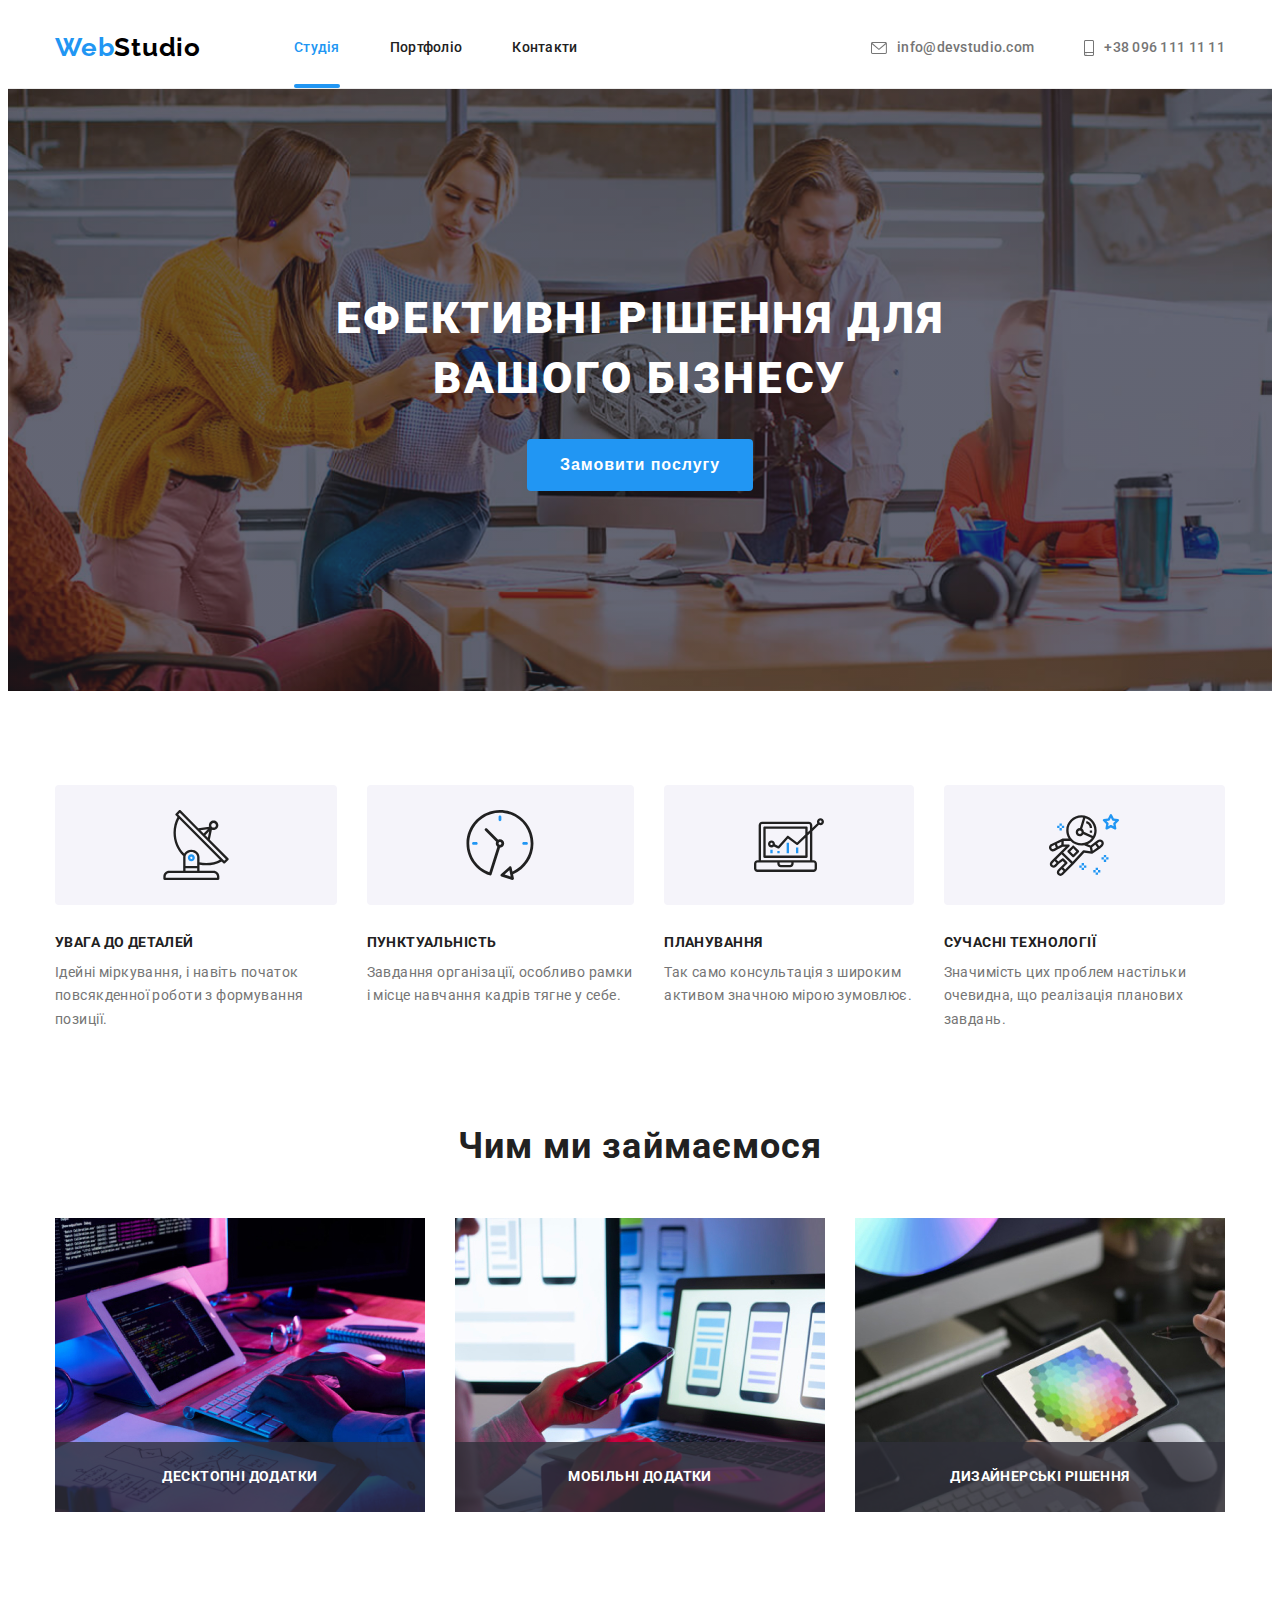
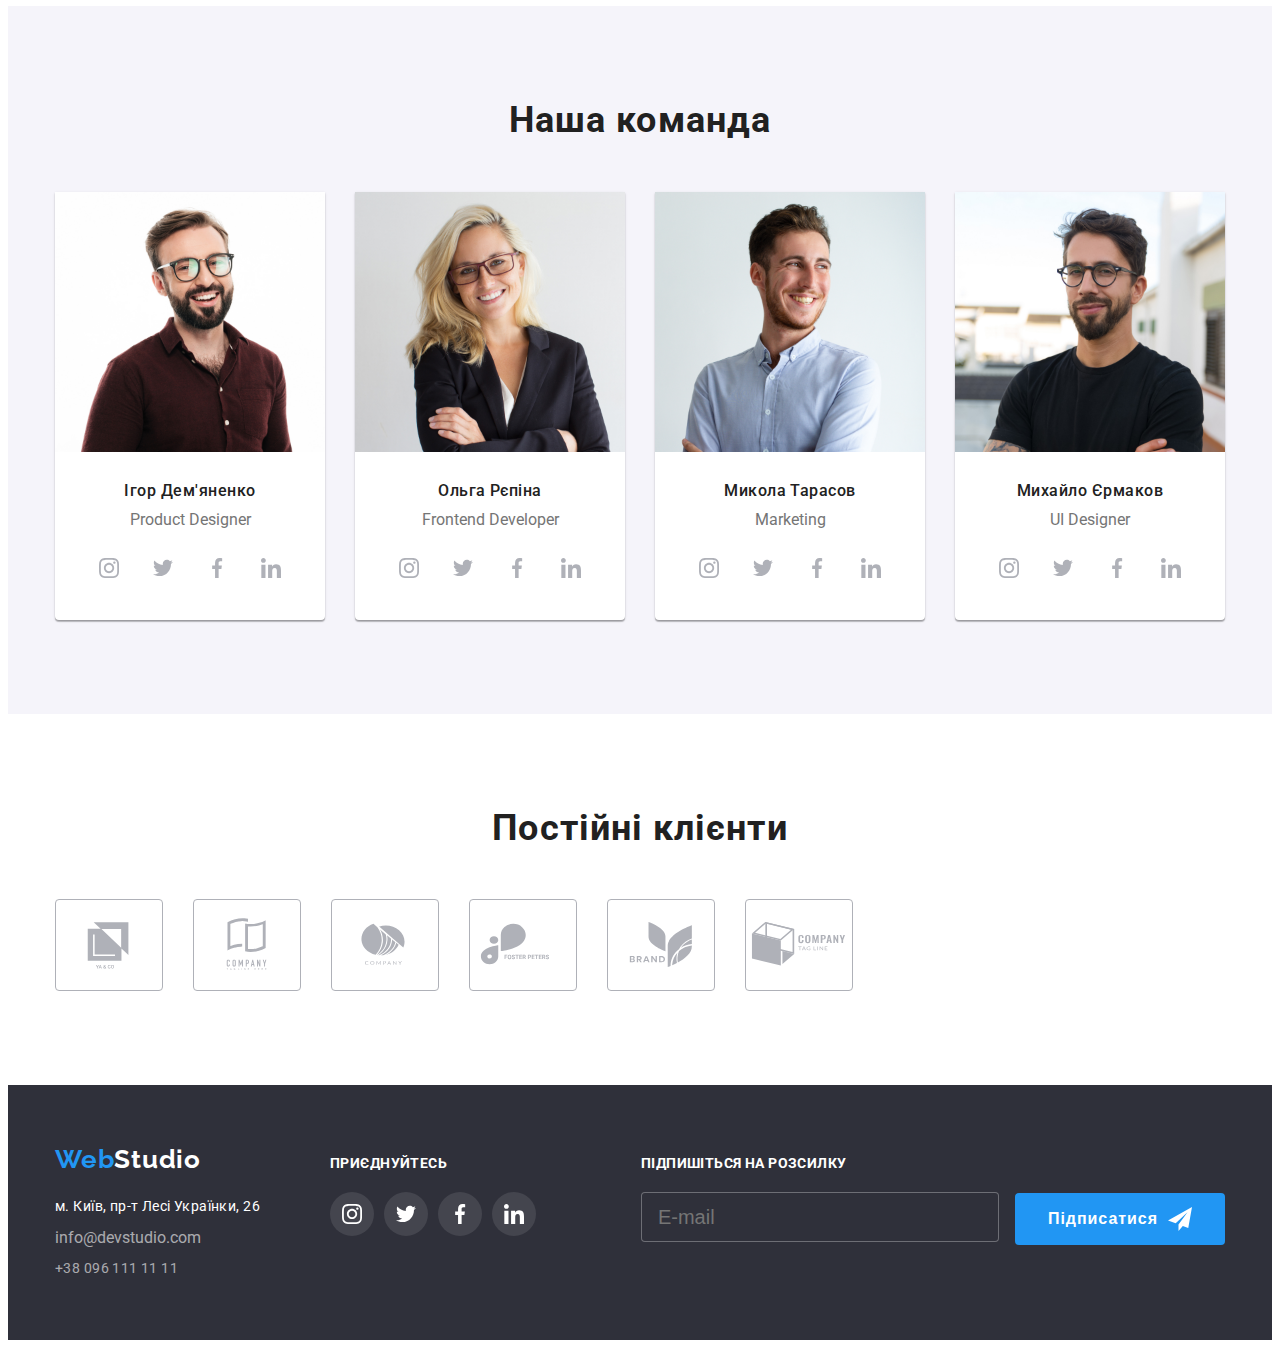
==== commit 0f7f6981: "виправлення 2" ====
--- a/index.html
+++ b/index.html
@@ -61,35 +61,56 @@
                         <p class="modal-subtitle">Залиште свої дані, ми вам передзвонимо</p>
                         <label for="user-name" class="modal-lable">Ім'я</label>
                         <div class="input-wrapper">
+                            <input 
+                                type="name" 
+                                class="modal-input" 
+                                name="user-name" 
+                                id="user-name" 
+                                required
+                            >
                             <svg class="input-icon" width='18' height='18'>
                                 <use href="./images/icons.svg/symbol-defs.svg#person"></use>
                             </svg>
-                            <input type="name" class="modal-input" name="user-name" id="user-name" required>
                         </div>
                         <label for="user-tel" class="modal-lable">Телефон</label>
                         <div class="input-wrapper">
+                            <input 
+                                type="tel" 
+                                class="modal-input" 
+                                name="user-tel" 
+                                id="user-tel"
+                            >
                             <svg class="input-icon" width='18' height='18'>
                                 <use href="./images/icons.svg/symbol-defs.svg#phone"></use>
                             </svg>
-                            <input type="tel" class="modal-input" name="user-tel" id="user-tel">
                         </div>
                         <label for="user-post" class="modal-lable">Пошта</label>
                         <div class="input-wrapper">
+                            <input 
+                                type="post" 
+                                class="modal-input" 
+                                name="user-post" 
+                                id="user-post"
+                            >
                             <svg class="input-icon" width='18' height='18'>
                                 <use href="./images/icons.svg/symbol-defs.svg#email"></use>
                             </svg>
-                            <input type="post" class="modal-input" name="user-post" id="user-post">
                         </div>
                         <label for="user-comment" class="modal-lable">Коментар</label>
-                        <textarea name="user-comment" id="user-comment" cols="50" rows="5" placeholder="Введіть текст"
+                        <textarea 
+                            name="user-comment" 
+                            id="user-comment" 
+                            cols="50" 
+                            rows="5" 
+                            placeholder="Введіть текст"
                             class="modal-textarea">
-                            </textarea>
+                        </textarea>
                         <div class="input-wrapper check-line">
                             <input 
                                 type="checkbox" 
                                 value="agree" 
                                 name="checkbox-agree" 
-                                class=""
+                                class="visually-hidden"
                                 id="checkbox-agree">
                             <label for="checkbox-agree" class="checkbox-agree">
                                 Погоджуюся з розсилкою та приймаю
@@ -440,7 +461,13 @@
                     Підпишіться на розсилку
                 </p>
                 <form name="footer-email" class="footer-email">
-                    <input type="email" class="email" name="user-email" id="" placeholder="E-mail">
+                    <input 
+                        type="email" 
+                        class="email" 
+                        name="user-email" 
+                        id="" 
+                        placeholder="E-mail"
+                    >
                     <button type="submit" class="button telegram">
                         Підписатися
                         <svg class="icon-telegram" width="24" height="24">
--- a/сss/styles.css
+++ b/сss/styles.css
@@ -31,8 +31,6 @@
     width: 1200px;
     padding-left: 15px;
     padding-right: 15px;
-
-    /* outline: 2px solid gray; */
 }
 
 .logo .title {
@@ -337,7 +335,6 @@
 }
 
 .modal-form {
-    /* display: block; */
     text-align: start;
 }
 
@@ -356,14 +353,9 @@
 .modal-input {
     width: 100%;
     height: 40px;
-    margin-bottom: 10px;
     padding-left: 45px;
     border-radius: 4px;
-    border: 1px solid rgba(33, 33, 33, 0.2);
-}
-
-.modal-input:focus~.input-icon {
-    background-color: var(--accent-color);
+    border: 5px solid rgba(33, 33, 33, 0.2);
 }
 
 .modal-input::placeholder {
@@ -396,16 +388,25 @@
     margin-bottom: 0;
 }
 
+.input-wrapper:focus-within > .modal-input {
+    border-color: var(--accent-color);
+}
+
 .input-icon {
     position: absolute;
-    left: 15px;
+    left: 13px;
     top: 50%;
     transform: translateY(-50%);
     fill: #212121;
 }
 
-/* .modal-input:focus + .input-icon {
-    fill: orange;
+.modal-input:focus + .input-icon,
+.modal-input:hover + .input-icon {
+    fill: var(--accent-color);
+}
+
+/* .modal-input:focus + .input-wrapper{
+    border: #2196F3;
 } */
 
 .comment {
@@ -448,8 +449,6 @@
     color: var(--second-color);
 }
 
-/* або таким варіантом */
-
 .checkbox-agree::before {
     content: '';
     margin-right: 8px;
@@ -463,9 +462,12 @@
 .check-line input:checked + .checkbox-agree::before {
     background-color: var(--accent-color);
     border: none;
-    background-image: url(../images/icons.svg/);
-}
-/*  */
+    background-image: url(../images/icons.svg/Vector.svg);
+    background-repeat: no-repeat;
+    background-position: center;
+}
+
+/* або таким варіантом */
 
 /* .checkbox-agree .icon-wrapper {
     width: 16px;
@@ -490,6 +492,7 @@
 /* .check-line input:checked + .checkbox-agree .agree-icon {
     fill: #ffffff;
 } */
+/*  */
 
 .modal-conditions {
     color: var(--accent-color);
@@ -502,7 +505,6 @@
     justify-content: center;
 }
 
-/*  */
 /*  */
 
 /* кнопка "Замовити послугу"*/
@@ -1000,6 +1002,14 @@
     background-color: var(--section-background-color);
     border-radius: 4px;
     margin-right: 12px;
+    font-style: normal;
+    font-size: 20px;
+    line-height: 1.71;
+    color:#757575;
+}
+
+.email:focus {
+    border: rgba(255, 255, 255, 0.3);
 }
 
 .telegram {
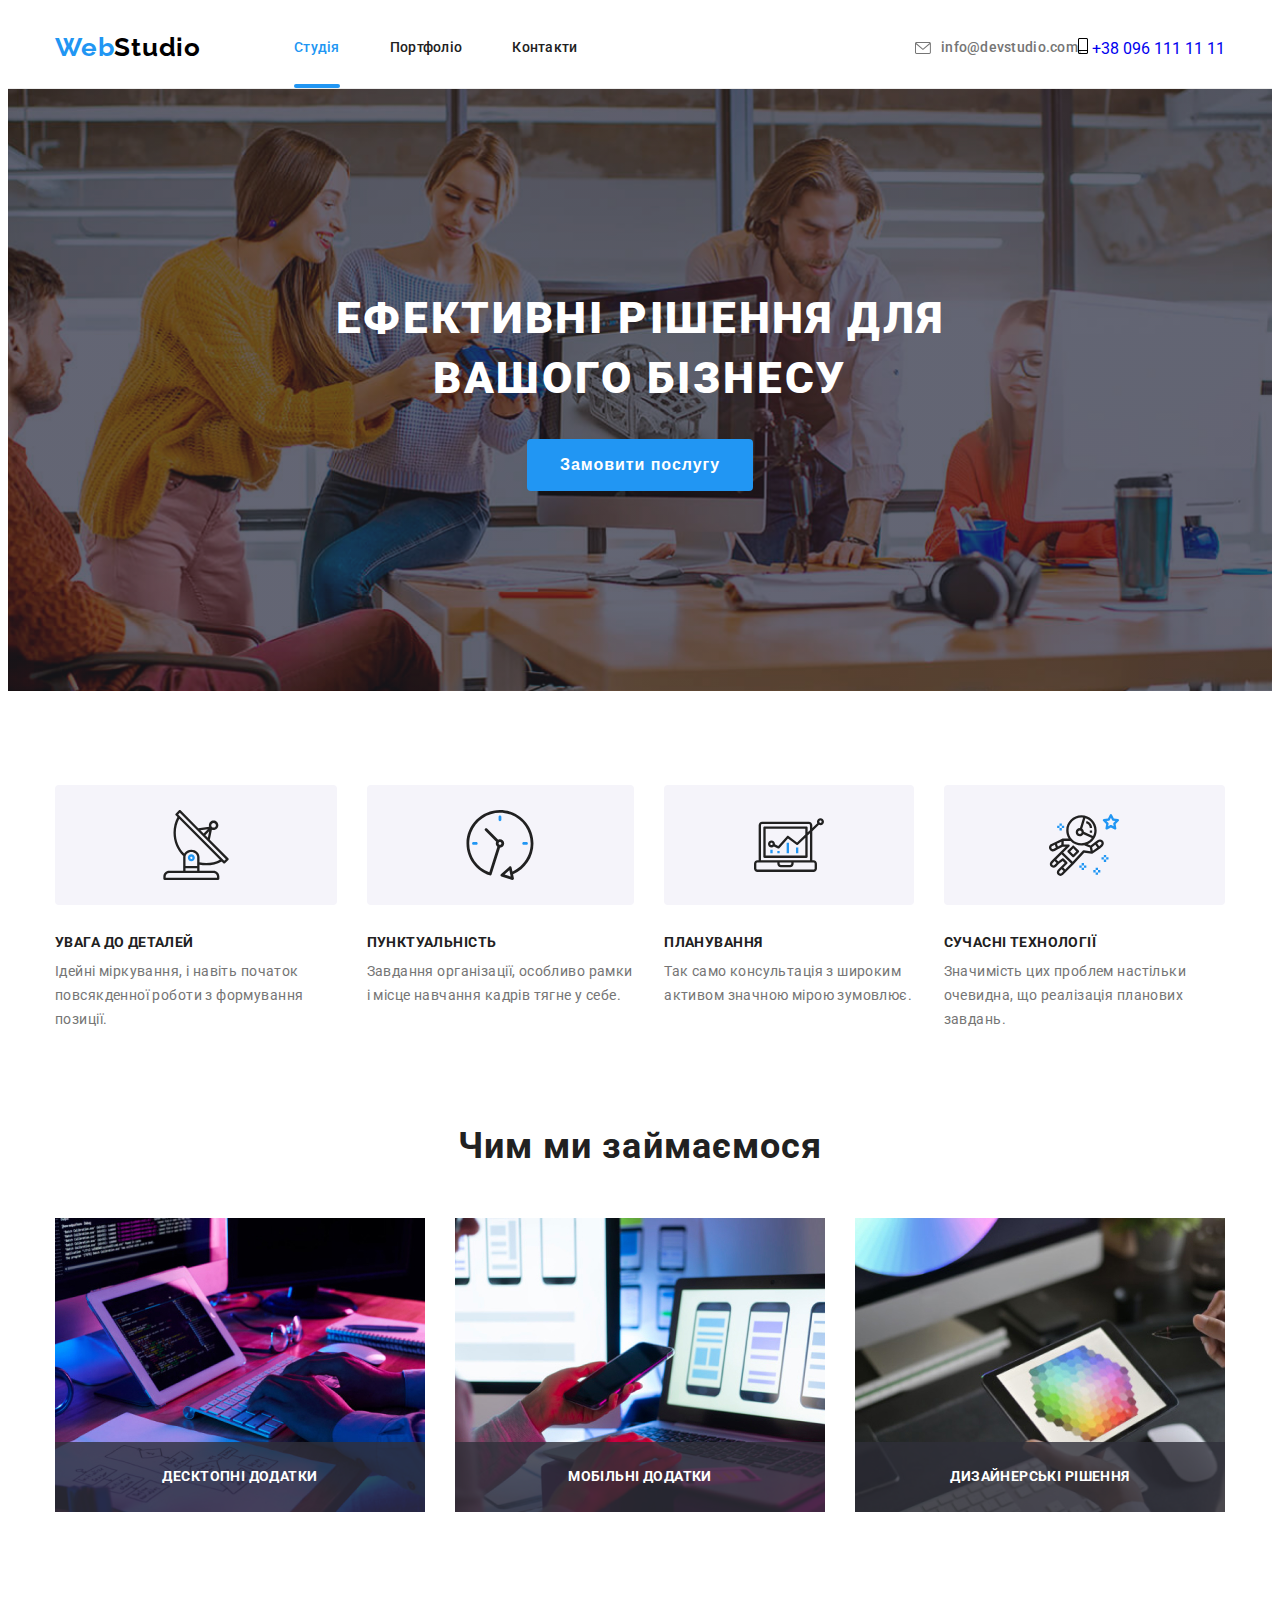
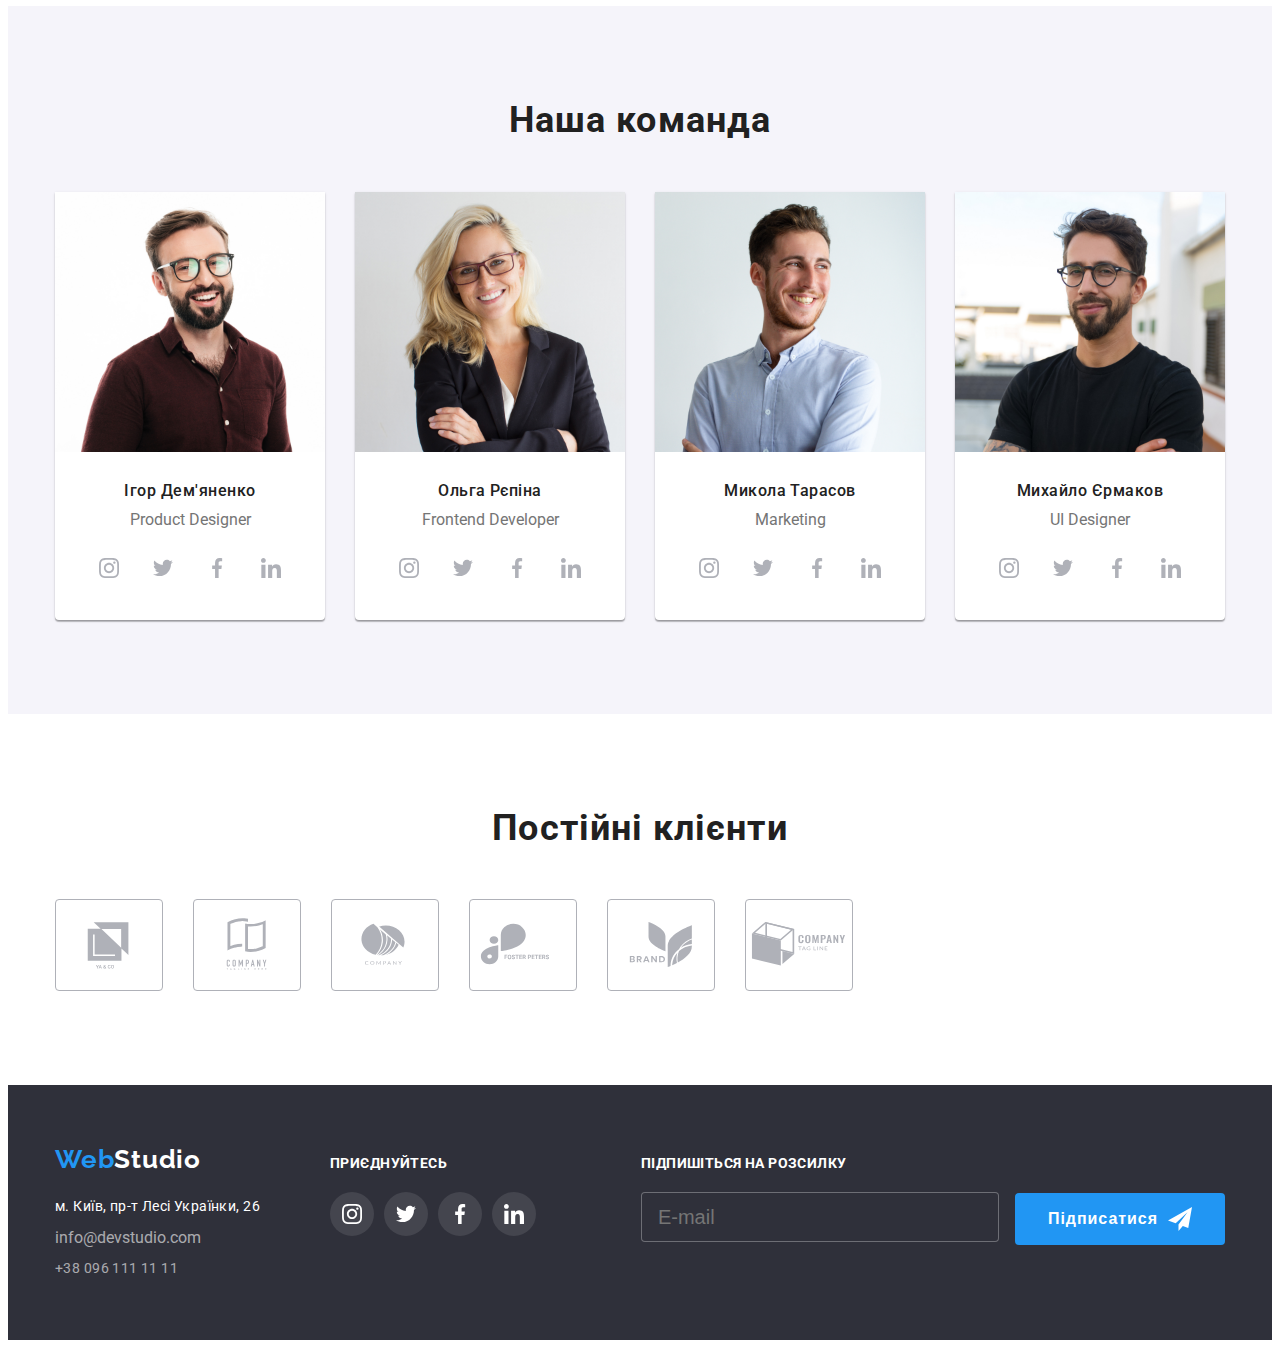
==== commit 6e35f5fe: "3" ====
--- a/index.html
+++ b/index.html
@@ -13,27 +13,27 @@
 </head>
 <body style="body">
     <header class="header">
-        <div class="container main-nav">
-            <nav class="header-nav">
-                <a href="/" class="logo">Web<span class="title">Studio</span>
+        <div class="container header-nav">
+            <nav class="main-nav">
+                <a href="/" class="main-nav__logo">Web<span class="main-nav__name">Studio</span>
                 </a>
-                <ul class="site list">
-                    <li class="item"><a class="link current" href="/">Студія</a></li>
-                    <li class="item"><a class="link" href="./portfolio.html">Портфоліо</a></li>
-                    <li class="item"><a class="link" href="/">Контакти</a></li>
+                <ul class="main-nav__site list">
+                    <li class="main-nav__item"><a class="main-nav__link current" href="/">Студія</a></li>
+                    <li class="main-nav__item"><a class="main-nav__link" href="./portfolio.html">Портфоліо</a></li>
+                    <li class="main-nav__item"><a class="main-nav__link" href="/">Контакти</a></li>
                 </ul>
             </nav>
             <ul class="site-auth list">
-                <li class="item">
+                <li class="site-auth__item">
                     <a class="main-mail main-contact mail-icon" href="mailto:info@devstudio.com">
-                        <svg class="link-icon" width="16" height="12">
+                        <svg class="main-mail__link-icon" width="16" height="12">
                             <use href="./images/icons.svg/symbol-defs.svg#icon-envelope"></use>
                         </svg>
                         info@devstudio.com
                     </a>
                 </li>
-                <li class="item">
-                    <a class="link-item tel-icon" href="tel:+380961111111">
+                <li class="site-auth__item">
+                    <a class="main-tel tel-icon" href="tel:+380961111111">
                         <svg class="link-icon" width="10" height="16">
                             <use href="./images/icons.svg/symbol-defs.svg#icon-smartphone"></use>
                         </svg>
@@ -113,12 +113,10 @@
                                 class="visually-hidden"
                                 id="checkbox-agree">
                             <label for="checkbox-agree" class="checkbox-agree">
-                                Погоджуюся з розсилкою та приймаю
-                                <span>
-                                    <a href="/" class="modal-conditions">
-                                        Умови договору
-                                    </a>
-                                </span>
+                                Погоджуюся з розсилкою та приймаю&nbsp
+                                <a href="/" class="modal-conditions">
+                                    Умови договору
+                                </a>
                             </label>
                         </div>
                         <button type="submit" class="button button-size">Відправити</button>
--- a/сss/styles.css
+++ b/сss/styles.css
@@ -1,7 +1,3 @@
-/* цвет основного текста черный #212121 */
-/* цвет вторичного текста белый #757575 */
-/* акцент голубой #2196F3; */
-/* фон кнопки голубий #2196F3*/
 
 :root {
     --main-color: #212121;
@@ -33,20 +29,14 @@
     padding-right: 15px;
 }
 
-.logo .title {
+.main-nav__name {
     color: var(--logo-second-coolor);
 }
 
-.header-nav {
-    align-items: center;
-}
-
-.header-nav .logo {
+.main-nav__logo {
     padding-top: 24px;
     padding-bottom: 25px;
-}
-
-.header-nav .logo {
+
     font-family: 'Raleway';
     font-weight: 700;
     font-size: 26px;
@@ -56,7 +46,7 @@
     color: var(--logo-main-color);
 }
 
-.header-nav .logo {
+.main-nav__logo {
     text-decoration: none;
 }
 
@@ -67,7 +57,7 @@
 
 /* верхній список посилань */
 
-.main-nav {
+.header-nav {
     display: flex;
     align-items: center;
 }
@@ -76,24 +66,24 @@
     border-bottom: 1px solid rgba(236, 236, 236, 1);
 }
 
-.header-nav {
+.main-nav {
     display: flex;
     align-items: center;
 }
 
-.site .link:hover,
-.site .link:focus {
+.main-nav__site .main-nav__link:hover,
+.main-nav__site .main-nav__link:focus {
     color: var(--accent-color);
 }
 
 /* швидкість ховера */
-.link {
+.main-nav__link {
     transition: color 250ms cubic-bezier(0.4, 0, 0.2, 1);
 }
 
 /*  */
 
-.site {
+.main-nav__site {
     margin: 0;
     margin-left: 93px;
     padding-left: 0;
@@ -105,7 +95,7 @@
     letter-spacing: 0.02em;
 }
 
-.item {
+.main-nav__item {
     display: block;
     margin-right: 50px;
     padding-top: 32px;
@@ -114,11 +104,11 @@
     position: relative;
 }
 
-.item:last-child {
+.main-nav__item:last-child {
     margin-right: 0;
 }
 
-.link::after {
+.main-nav__link::after {
     content: '';
     position: absolute;
     bottom: 0;
@@ -130,11 +120,6 @@
     border-radius: 2px;
 }
 
-/* .link:hover::after {
-    background-color: var(--accent-color);
-    transition: color 250ms cubic-bezier(0.4, 0, 0.2, 1);
-} */
-
 .main-contact {
     display: flex;
     align-items: center;
@@ -151,26 +136,26 @@
     transition: color 250ms cubic-bezier(0.4, 0, 0.2, 1);
 }
 
-.site .link {
+.main-nav__site .main-nav__link {
     color: var(--main-color);
 }
 
 /* для сторінки Портфоліо .site .link */
-.site .link {
+.main-nav__site .main-nav__link {
     color: var(--main-color);
 }
 
 /* .site .link */
 
-.site .link.current {
+.main-nav__site .main-nav__link.current {
     color: var(--accent-color);
 }
 
-.site .link.current::after {
+.main-nav__site .main-nav__link.current::after {
     background-color: var(--accent-color);
 }
 
-.site .link {
+.main-nav__site .main-nav__link {
     text-decoration: none;
 }
 
@@ -188,20 +173,16 @@
     text-decoration: none;
 }
 
-.site-auth .link-item {
+.site-auth .main-tel {
     display: block;
 }
 
-.site-auth .link-item {
+.site-auth .main-tel {
     text-decoration: none;
 }
 
-/* .site-auth .tel-icon {
-    transform: color 1000ms linear;
-} */
-
-.site-auth .link-item:hover,
-.site-auth .link-item:focus {
+.site-auth .main-tel:hover,
+.site-auth .link-tel:focus {
     color: var(--accent-color);
 }
 
@@ -220,7 +201,7 @@
     transition: color 250ms cubic-bezier(0.4, 0, 0.2, 1);
 }
 
-.site-auth .link-item {
+.site-auth .link-tel {
     display: flex;
     align-items: center;
 
@@ -233,7 +214,7 @@
     transition: color 250ms cubic-bezier(0.4, 0, 0.2, 1);
 }
 
-.site-auth .link-icon {
+.main-mail__link-icon {
     fill: currentColor;
     margin-right: 10px;
 }
@@ -326,12 +307,13 @@
     cursor: pointer;
     border: 1px solid rgba(0, 0, 0, 0.1);
     border-radius: 50%;
+    background-color: #ffffff;
+    transition: fill 250ms cubic-bezier(0.4, 0, 0.2, 1);
 }
 
 .main-cross:hover,
 .main-cross:focus {
     fill: var(--accent-color);
-    transition: color 250ms cubic-bezier(0.4, 0, 0.2, 1);
 }
 
 .modal-form {
@@ -355,7 +337,8 @@
     height: 40px;
     padding-left: 45px;
     border-radius: 4px;
-    border: 5px solid rgba(33, 33, 33, 0.2);
+    border: 1px solid rgba(33, 33, 33, 0.2);
+    transition: border-color 250ms cubic-bezier(0.4, 0, 0.2, 1);
 }
 
 .modal-input::placeholder {
@@ -388,7 +371,13 @@
     margin-bottom: 0;
 }
 
-.input-wrapper:focus-within > .modal-input {
+.input-wrapper:focus-within .modal-input {
+    outline: none;
+    border-color: var(--accent-color);
+}
+
+.input-wrapper:hover .modal-input {
+    outline: none;
     border-color: var(--accent-color);
 }
 
@@ -398,16 +387,13 @@
     top: 50%;
     transform: translateY(-50%);
     fill: #212121;
+    transition: fill 250ms cubic-bezier(0.4, 0, 0.2, 1);
 }
 
 .modal-input:focus + .input-icon,
 .modal-input:hover + .input-icon {
     fill: var(--accent-color);
 }
-
-/* .modal-input:focus + .input-wrapper{
-    border: #2196F3;
-} */
 
 .comment {
     height: 120px;
@@ -422,6 +408,7 @@
     resize: none;
     padding: 12px 16px;
     border: 1px solid rgba(33, 33, 33, 0.2);
+    transition: border-color 250ms cubic-bezier(0.4, 0, 0.2, 1);
 }
 
 .modal-textarea::placeholder {
@@ -432,6 +419,16 @@
     color: rgba(117, 117, 117, 0.5);
 }
 
+.modal-textarea:focus-within {
+    outline: none;
+    border-color: var(--accent-color);
+}
+
+.modal-textarea:hover {
+    outline: none;
+    border-color: var(--accent-color);
+}
+
 .check-line {
     margin-bottom: 30px;
 }
@@ -453,45 +450,21 @@
     content: '';
     margin-right: 8px;
     display: flex;
-    width: 16px;
-    height: 15px;
+    width: 14px;
+    height: 13px;
     border: 2px solid #000000;
     border-radius: 2px;
 }
 
 .check-line input:checked + .checkbox-agree::before {
     background-color: var(--accent-color);
-    border: none;
+    border: 2px solid var(--accent-color);
     background-image: url(../images/icons.svg/Vector.svg);
+    background-size: contain;
     background-repeat: no-repeat;
     background-position: center;
 }
 
-/* або таким варіантом */
-
-/* .checkbox-agree .icon-wrapper {
-    width: 16px;
-    height: 15px;
-    border: 2px solid black;
-    border-radius: 2px;
-    margin-right: 8px;
-    display: flex;
-    align-items: center;
-    justify-content: center;
-}
-
-.checkbox-agree .agree-icon {
-    fill: transparent;
-} */
-
-/* .check-line input:checked + .checkbox-agree .icon-wrapper {
-    background-color: var(--accent-color);
-    border: none;
-} */
-
-/* .check-line input:checked + .checkbox-agree .agree-icon {
-    fill: #ffffff;
-} */
 /*  */
 
 .modal-conditions {
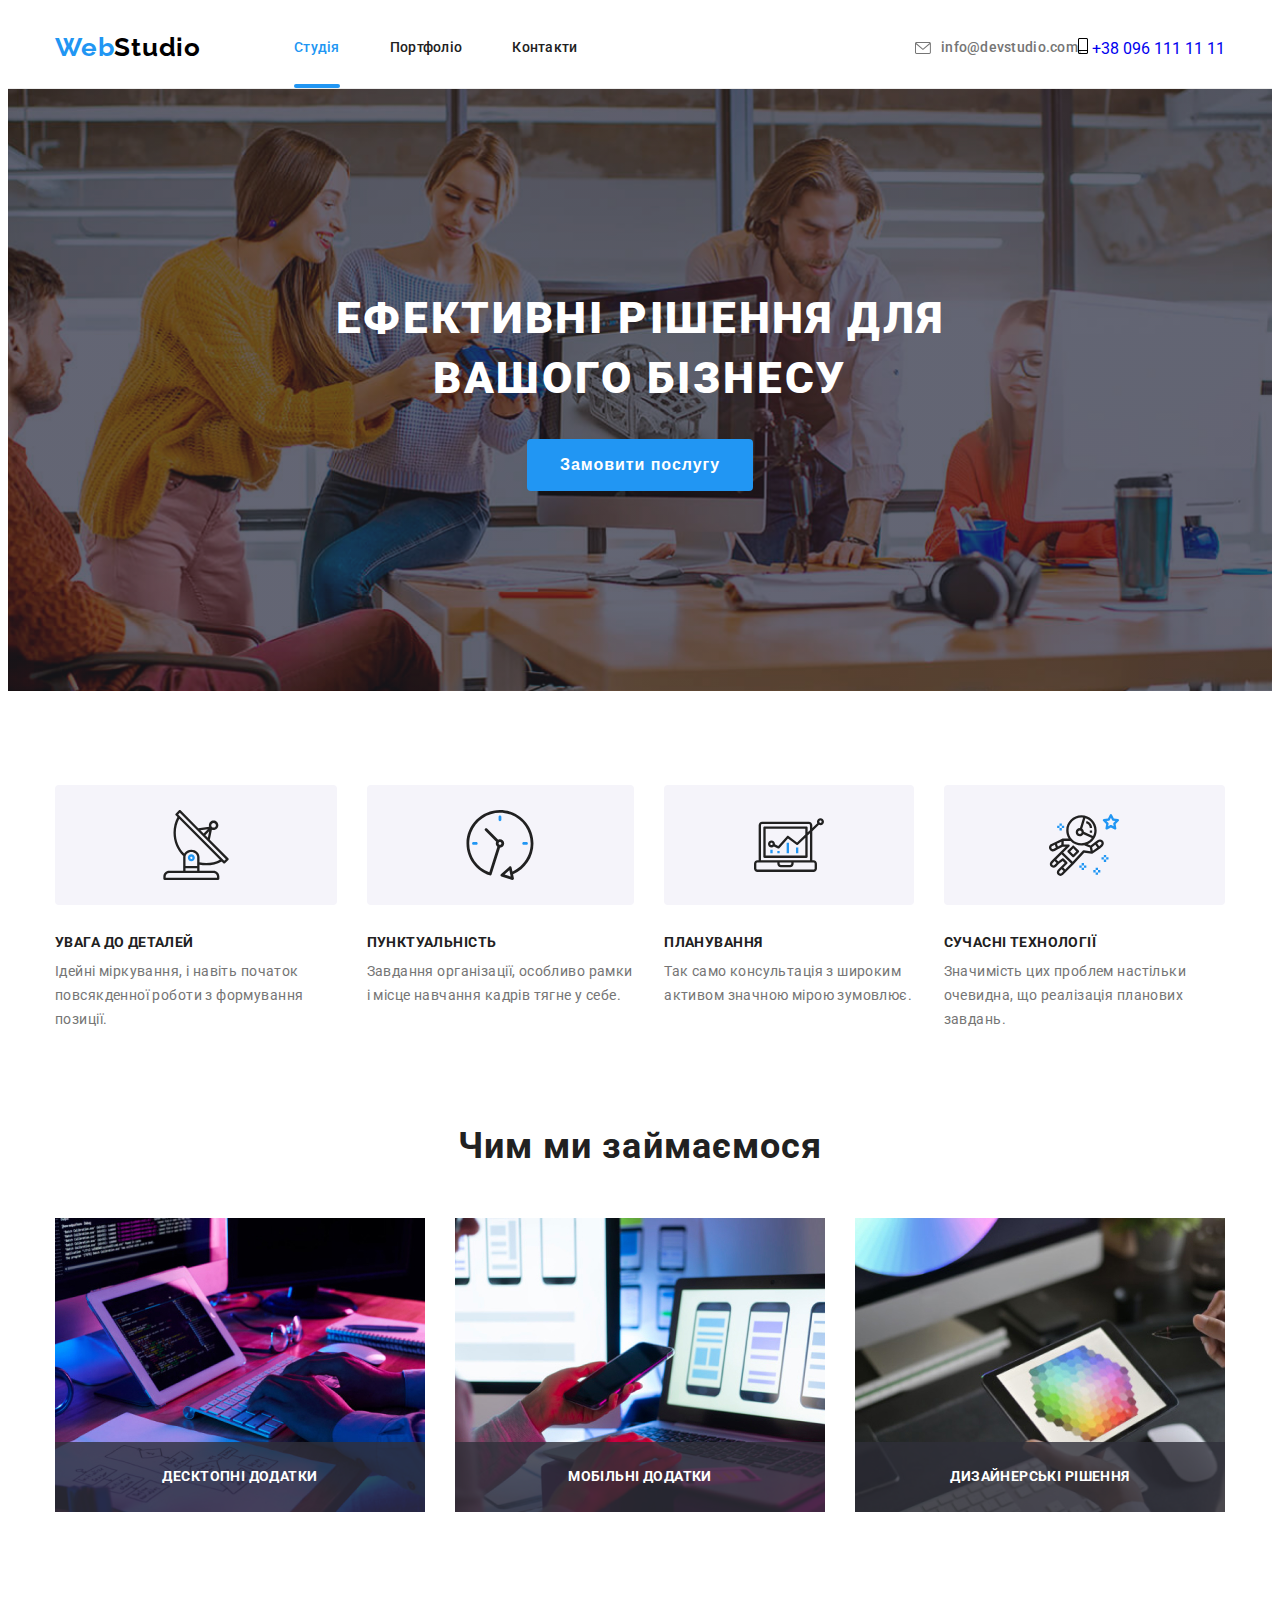
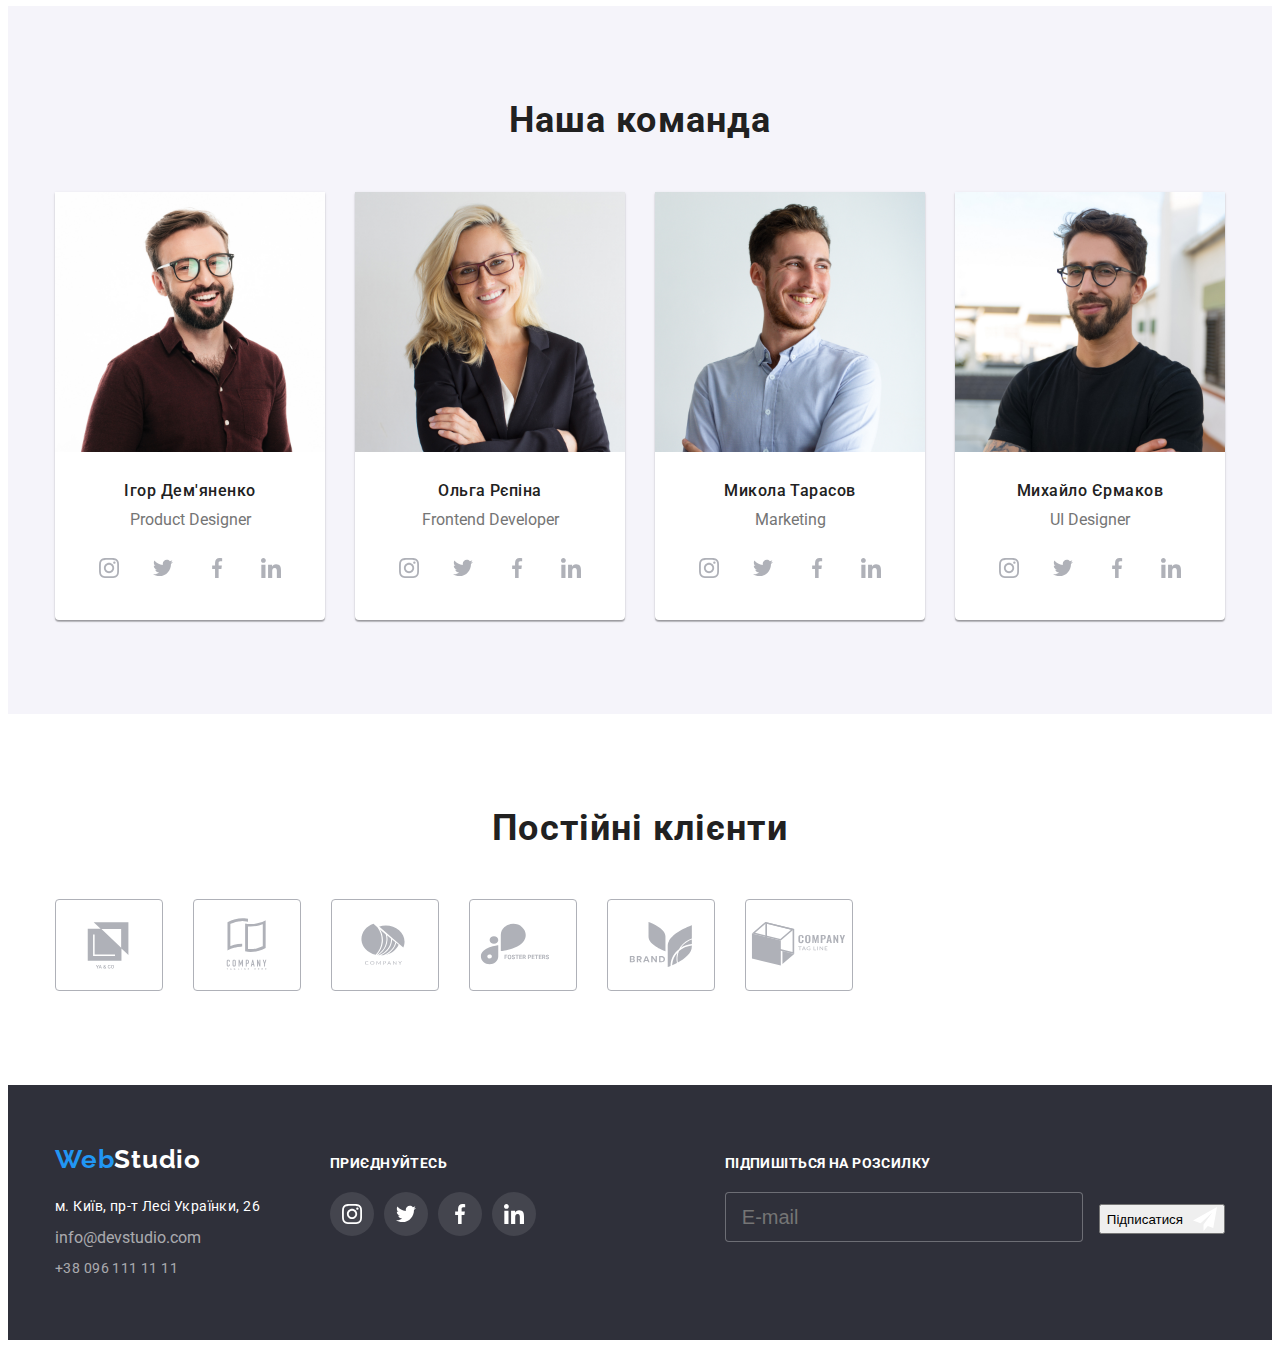
==== commit 34305dd8: "4 впвмвамва" ====
--- a/index.html
+++ b/index.html
@@ -46,8 +46,8 @@
     <main>
         <section class="section overlay">
             <div class="container">
-                <h1 class="section-title">Ефективні рішення для вашого бізнесу</h1>
-                <button class="button" data-modal-open type="button">Замовити послугу</button>
+                <h1 class="section__title">Ефективні рішення для вашого бізнесу</h1>
+                <button class="section__button" data-modal-open type="button">Замовити послугу</button>
             </div>
             <!-- модальне вікно -->
             <div class="backdrop is-hidden" data-modal>
--- a/сss/styles.css
+++ b/сss/styles.css
@@ -221,7 +221,7 @@
 
 /* секція ефективні рішення */
 
-.section-title {
+.section__title {
     width: 696px;
     margin: 0;
     margin-left: auto;
@@ -482,12 +482,12 @@
 
 /* кнопка "Замовити послугу"*/
 
-.button:hover,
-.button:focus {
+.section__button:hover,
+.section__button:focus {
     background-color: #188CE8;
 }
 
-.button {
+.section__button {
     border-radius: 4px;
     border: 1px solid transparent;
     padding: 10px 32px;
@@ -497,11 +497,11 @@
     transition: background-color 250ms cubic-bezier(0.4, 0, 0.2, 1);
 }
 
-.button {
+.section__button {
     cursor: pointer;
 }
 
-.button {
+.section__button {
     font-weight: 700;
     font-size: 16px;
     line-height: 1.87;
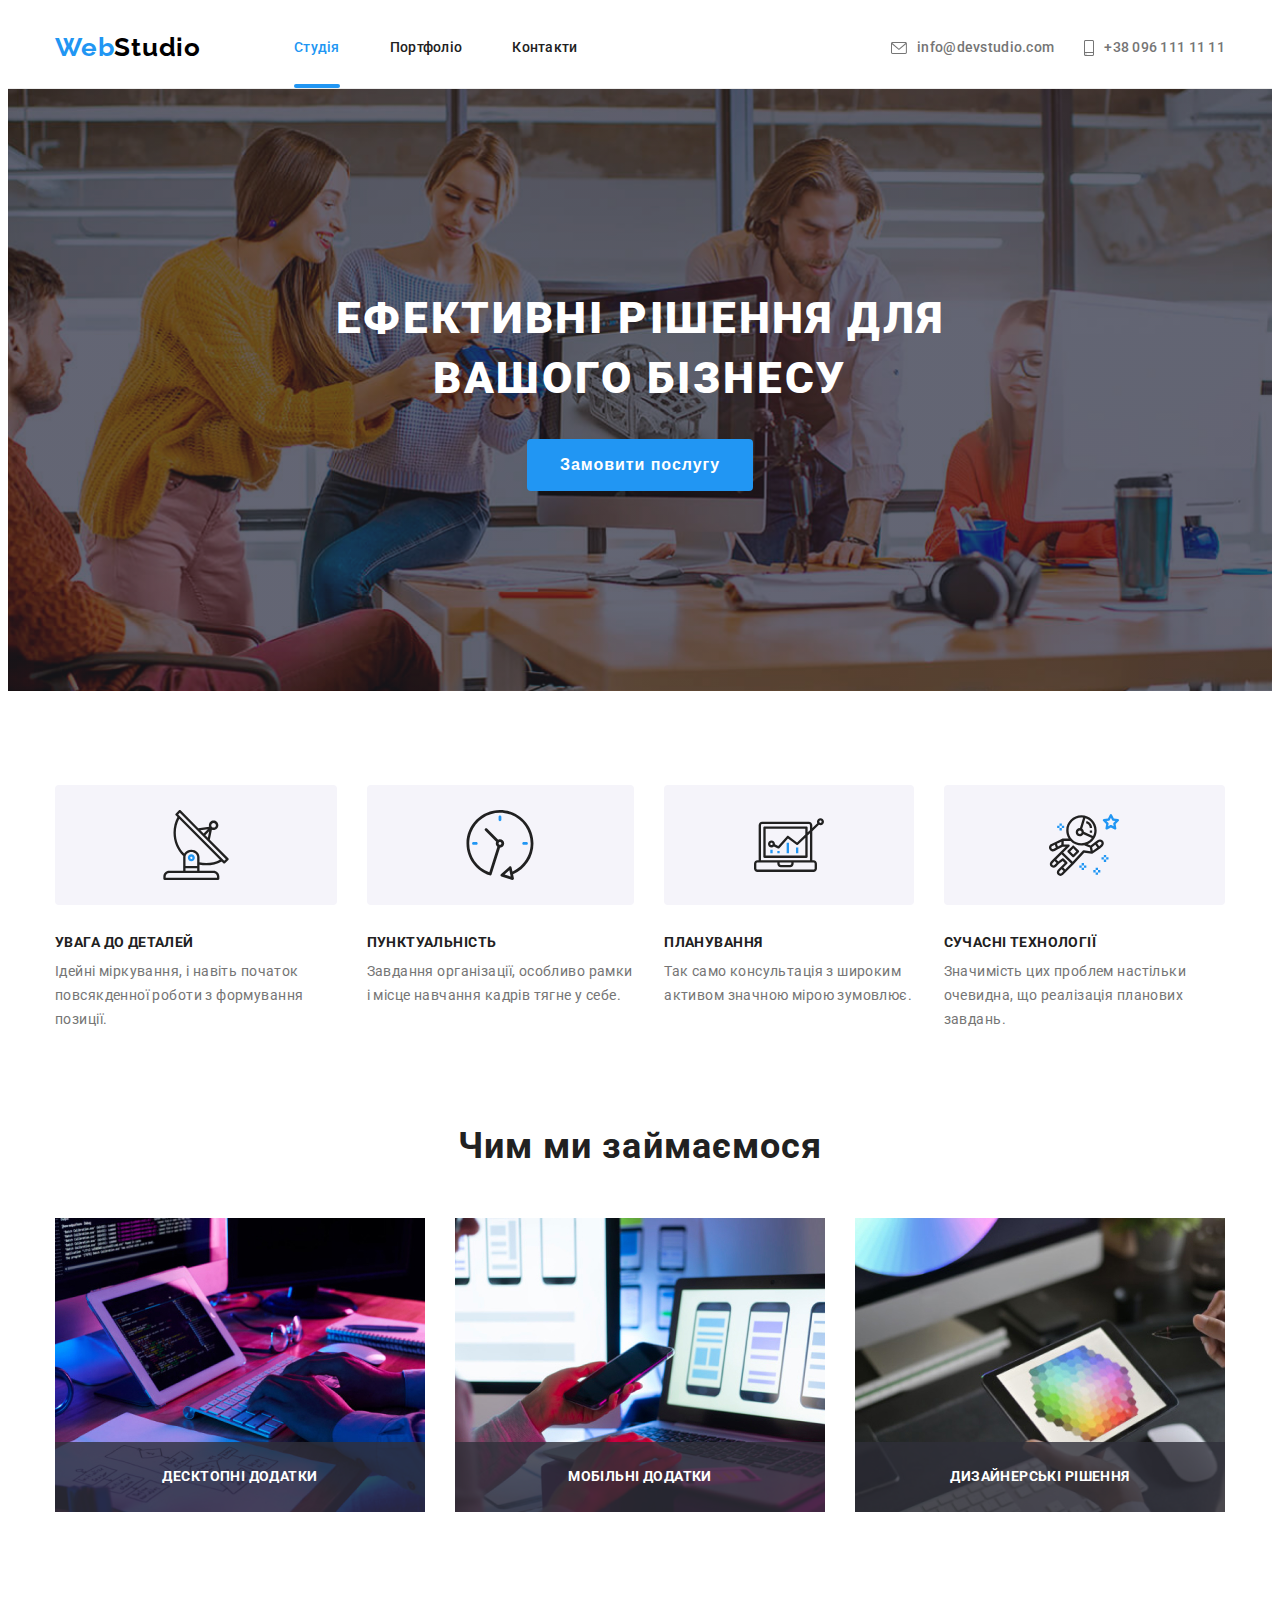
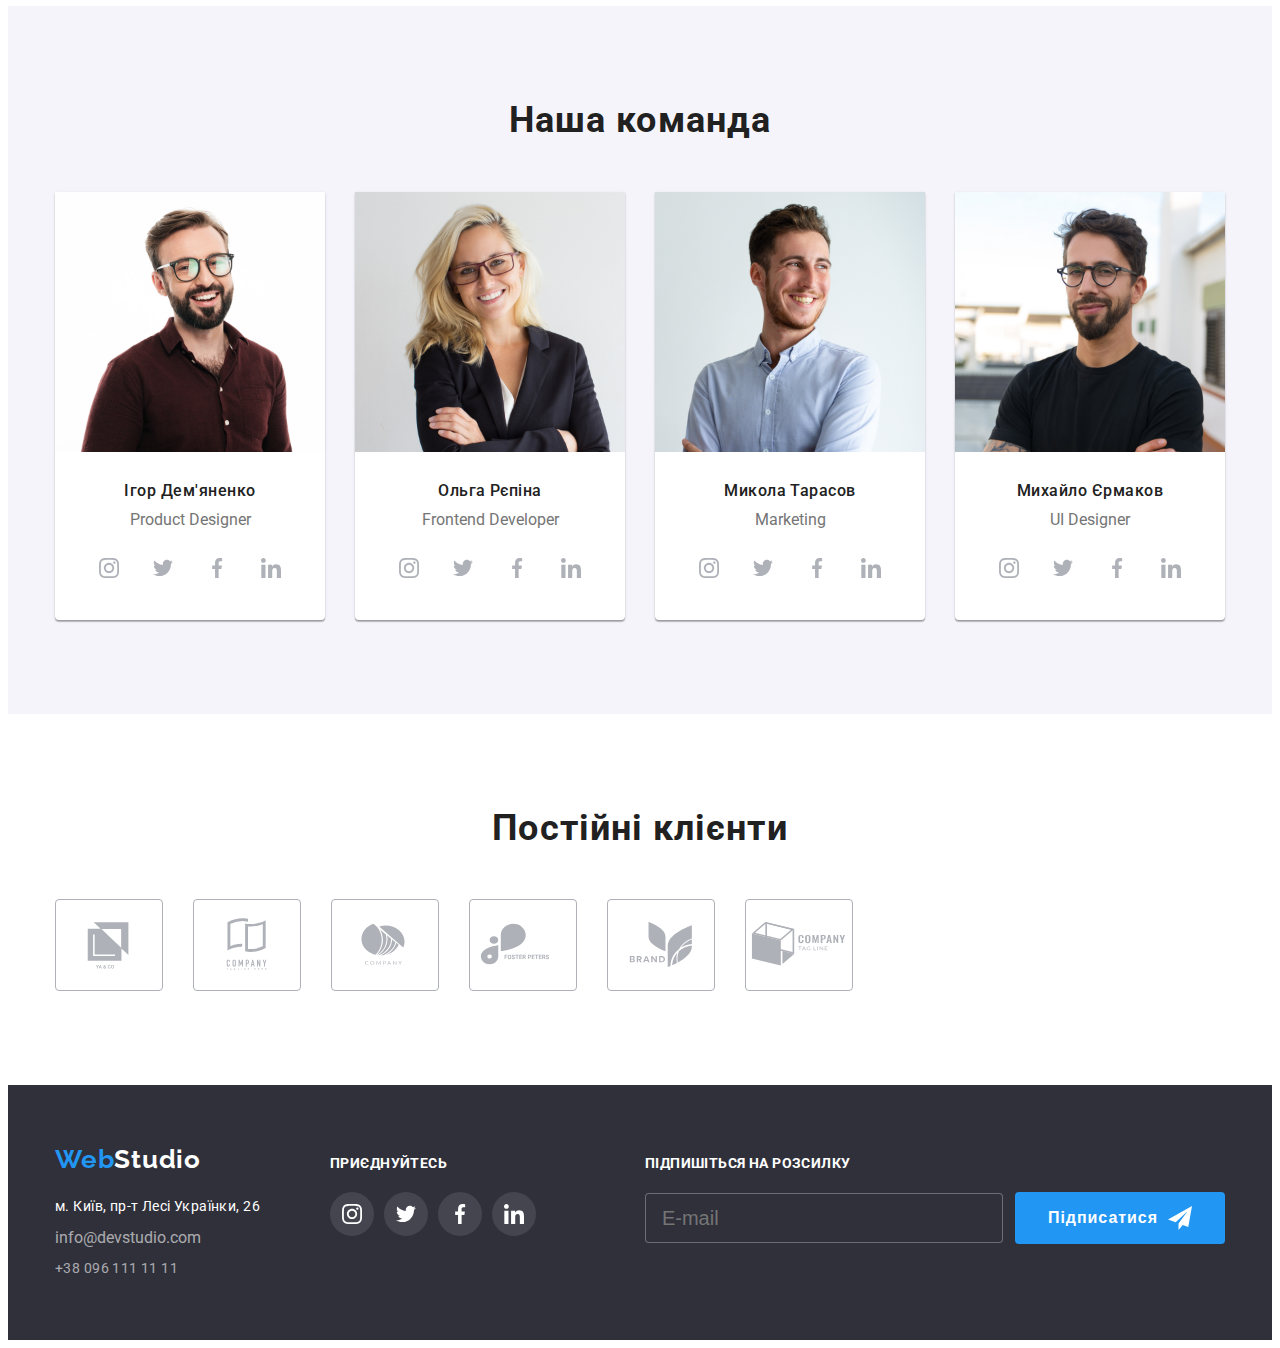
==== commit 3a49fe24: "5 work" ====
--- a/index.html
+++ b/index.html
@@ -25,7 +25,7 @@
             </nav>
             <ul class="site-auth list">
                 <li class="site-auth__item">
-                    <a class="main-mail main-contact mail-icon" href="mailto:info@devstudio.com">
+                    <a class="main-mail" href="mailto:info@devstudio.com">
                         <svg class="main-mail__link-icon" width="16" height="12">
                             <use href="./images/icons.svg/symbol-defs.svg#icon-envelope"></use>
                         </svg>
@@ -34,7 +34,7 @@
                 </li>
                 <li class="site-auth__item">
                     <a class="main-tel tel-icon" href="tel:+380961111111">
-                        <svg class="link-icon" width="10" height="16">
+                        <svg class="main-tel__link-icon" width="10" height="16">
                             <use href="./images/icons.svg/symbol-defs.svg#icon-smartphone"></use>
                         </svg>
                         +38 096 111 11 11
@@ -47,7 +47,7 @@
         <section class="section overlay">
             <div class="container">
                 <h1 class="section__title">Ефективні рішення для вашого бізнесу</h1>
-                <button class="section__button" data-modal-open type="button">Замовити послугу</button>
+                <button class="button" data-modal-open type="button">Замовити послугу</button>
             </div>
             <!-- модальне вікно -->
             <div class="backdrop is-hidden" data-modal>
@@ -128,43 +128,43 @@
         <section class="list strong">
             <div class="container">
                 <h2 class="visually-hidden">Переваги</h2>
-                <ul class="list-items list">
-                    <li class="items">
-                        <div class="main-antenna">
+                <ul class="benefits list">
+                    <li class="benefits__items">
+                        <div class="benefits__antenna">
                             <svg class="antenna" width="70" height="70">
                                 <use href="./images/icons.svg/symbol-defs.svg#icon-antenna"></use>
                             </svg>
                         </div>
-                        <h3 class="quote">Увага до деталей</h3>
-                        <p class="text">Ідейні міркування, і навіть початок повсякденної роботи з формування позиції.
+                        <h3 class="benefits__quote">Увага до деталей</h3>
+                        <p class="benefits__text">Ідейні міркування, і навіть початок повсякденної роботи з формування позиції.
                         </p>
                     </li>
-                    <li class="items">
-                        <div class="main-antenna">
+                    <li class="benefits__items">
+                        <div class="benefits__antenna">
                             <svg class="antenna" width="70" height="70">
                                 <use href="./images/icons.svg/symbol-defs.svg#icon-clock"></use>
                             </svg>
                         </div>
-                        <h3 class="quote">Пунктуальність</h3>
-                        <p class="text">Завдання організації, особливо рамки і місце навчання кадрів тягне у себе.</p>
-                    </li>
-                    <li class="items">
-                        <div class="main-antenna">
+                        <h3 class="benefits__quote">Пунктуальність</h3>
+                        <p class="benefits__text">Завдання організації, особливо рамки і місце навчання кадрів тягне у себе.</p>
+                    </li>
+                    <li class="benefits__items">
+                        <div class="benefits__antenna">
                             <svg class="antenna" width="70" height="70">
                                 <use href="./images/icons.svg/symbol-defs.svg#icon-diagram"></use>
                             </svg>
                         </div>
-                        <h3 class="quote">Планування</h3>
-                        <p class="text">Так само консультація з широким активом значною мірою зумовлює.</p>
-                    </li>
-                    <li class="items">
-                        <div class="main-antenna">
+                        <h3 class="benefits__quote">Планування</h3>
+                        <p class="benefits__text">Так само консультація з широким активом значною мірою зумовлює.</p>
+                    </li>
+                    <li class="benefits__items">
+                        <div class="benefits__antenna">
                             <svg class="antenna" width="70" height="70">
                                 <use href="./images/icons.svg/symbol-defs.svg#icon-astronaut"></use>
                             </svg>
                         </div>
-                        <h3 class="quote">Сучасні технології</h3>
-                        <p class="text">Значимість цих проблем настільки очевидна, що реалізація планових завдань.</p>
+                        <h3 class="benefits__quote">Сучасні технології</h3>
+                        <p class="benefits__text">Значимість цих проблем настільки очевидна, що реалізація планових завдань.</p>
                     </li>
                 </ul>
             </div>
@@ -172,27 +172,28 @@
         <section class="desc">
             <div class="container">
                 <h2 class="desc-one">Чим ми займаємося</h2>
-                <ul class="desc-list list">
-                    <li class="foto">
+                <ul class="work list">
+                    <li class="work__foto">
                         <img src="./images/img.jpg" alt="Десктопні додатки" width="370">
                         <!-- текст поверх картинки -->
-                        <div class="desktop">
+                        <div class="work__desktop">
                             <p class="applications">
                                 Десктопні додатки
                             </p>
                         </div>
-                    </li>
-                    <li class="foto">
+                        <!--  -->
+                    </li>
+                    <li class="work__foto">
                         <img src="./images/img(1).jpg" alt="Мобільні додатки" width="370">
-                        <div class="desktop">
+                        <div class="work__desktop">
                             <p class="applications">
                                 Мобільні додатки
                             </p>
                         </div>
                     </li>
-                    <li class="foto">
+                    <li class="work__foto">
                         <img src="./images/img(2).jpg" alt="Дизайнерські рішення" width="370">
-                        <div class="desktop">
+                        <div class="work__desktop">
                             <p class="applications">
                                 Дизайнерські рішення
                             </p>
@@ -358,47 +359,47 @@
                 </ul>
             </div>
         </section>
-        <section class="pre-clients">
+        <section class="client">
             <div class="container">
-                <h2 class="clients">Постійні клієнти</h2>
-                <ul class="logo-company">
-                    <li class="pre-company">
-                        <a href="" class="main-company">
+                <h2 class="client__company">Постійні клієнти</h2>
+                <ul class="companys">
+                    <li class="companys__logo">
+                        <a href="" class="companys__company">
                             <svg class="company" width="106" height="60">
                                 <use href="./images/icons.svg/symbol-defs.svg#icon-Logo1"></use>
                             </svg>
                         </a>
                     </li>
-                    <li class="pre-company">
-                        <a href="" class="main-company">
+                    <li class="companys__logo">
+                        <a href="" class="companys__company">
                             <svg class="company" width="106" height="60">
                                 <use href="./images/icons.svg/symbol-defs.svg#icon-Logo2"></use>
                             </svg>
                         </a>
                     </li>
-                    <li class="pre-company">
-                        <a href="" class="main-company">
+                    <li class="companys__logo">
+                        <a href="" class="companys__company">
                             <svg class="company" width="106" height="60">
                                 <use href="./images/icons.svg/symbol-defs.svg#icon-Logo3"></use>
                             </svg>
                         </a>
                     </li>
-                    <li class="pre-company">
-                        <a href="" class="main-company">
+                    <li class="companys__logo">
+                        <a href="" class="companys__company">
                             <svg class="company" width="106" height="60">
                                 <use href="./images/icons.svg/symbol-defs.svg#icon-Logo4"></use>
                             </svg>
                         </a>
                     </li>
-                    <li class="pre-company">
-                        <a href="" class="main-company">
+                    <li class="companys__logo">
+                        <a href="" class="companys__company">
                             <svg class="company" width="106" height="60">
                                 <use href="./images/icons.svg/symbol-defs.svg#icon-Logo5"></use>
                             </svg>
                         </a>
                     </li>
-                    <li class="pre-company">
-                        <a href="" class="main-company">
+                    <li class="companys__logo">
+                        <a href="" class="companys__company">
                             <svg class="company" width="106" height="60">
                                 <use href="./images/icons.svg/symbol-defs.svg#icon-Logo6"></use>
                             </svg>
--- a/сss/styles.css
+++ b/сss/styles.css
@@ -120,11 +120,6 @@
     border-radius: 2px;
 }
 
-.main-contact {
-    display: flex;
-    align-items: center;
-}
-
 .thumbs {
     margin-right: 10px;
 }
@@ -169,7 +164,7 @@
     align-items: center;
 }
 
-.site-auth .main-mail {
+.site-auth__item .main-mail {
     text-decoration: none;
 }
 
@@ -177,12 +172,13 @@
     display: block;
 }
 
-.site-auth .main-tel {
+.site-auth__item .main-tel {
     text-decoration: none;
+    margin-left: 30px;
 }
 
 .site-auth .main-tel:hover,
-.site-auth .link-tel:focus {
+.site-auth .main-tel:focus {
     color: var(--accent-color);
 }
 
@@ -191,7 +187,10 @@
     color: var(--accent-color);
 }
 
-.site-auth .main-mail {
+.site-auth__item .main-mail {
+    display: flex;
+    align-items: center;
+
     font-weight: 500;
     font-size: 14px;
     line-height: 1.14;
@@ -201,7 +200,12 @@
     transition: color 250ms cubic-bezier(0.4, 0, 0.2, 1);
 }
 
-.site-auth .link-tel {
+.main-mail__link-icon {
+    fill: currentColor;
+    margin-right: 10px;
+}
+
+.site-auth__item .main-tel {
     display: flex;
     align-items: center;
 
@@ -214,7 +218,7 @@
     transition: color 250ms cubic-bezier(0.4, 0, 0.2, 1);
 }
 
-.main-mail__link-icon {
+.main-tel__link-icon {
     fill: currentColor;
     margin-right: 10px;
 }
@@ -482,12 +486,12 @@
 
 /* кнопка "Замовити послугу"*/
 
-.section__button:hover,
-.section__button:focus {
+.button:hover,
+.button:focus {
     background-color: #188CE8;
 }
 
-.section__button {
+.button {
     border-radius: 4px;
     border: 1px solid transparent;
     padding: 10px 32px;
@@ -497,11 +501,11 @@
     transition: background-color 250ms cubic-bezier(0.4, 0, 0.2, 1);
 }
 
-.section__button {
+.button {
     cursor: pointer;
 }
 
-.section__button {
+.button {
     font-weight: 700;
     font-size: 16px;
     line-height: 1.87;
@@ -518,21 +522,21 @@
     padding-bottom: 94px;
 }
 
-.list-items {
+.benefits {
     margin: 0;
     padding-left: 0;
     display: flex;
 }
 
-.items {
+.benefits__items {
     margin-right: 30px;
 }
 
-.items:last-child {
+.benefits__items:last-child {
     margin-right: 0;
 }
 
-.main-antenna {
+.benefits__antenna {
     display: flex;
     height: 120px;
     /* border: 2px solid red; */
@@ -547,7 +551,7 @@
     height: auto;
 }
 
-.list-items .quote {
+.benefits .benefits__quote {
     margin-top: 0;
     margin-bottom: 10px;
 
@@ -558,7 +562,7 @@
     text-transform: uppercase;
 }
 
-.list-items .text {
+.benefits .benefits__text {
     margin-top: 0;
     margin-bottom: 0;
 
@@ -587,13 +591,13 @@
     letter-spacing: 0.03em;
 }
 
-.desc-list {
+.work {
     display: flex;
     /* іконки розприділяються рівномірно по ширині сторінки */
     justify-content: space-between;
 }
 
-.desc-list .foto {
+.work .work__foto {
     position: relative;
 }
 
@@ -603,17 +607,13 @@
     height: auto;
 }
 
-.desc-list {
+.work {
     padding-left: 0;
     margin-bottom: 0;
     margin-top: 0;
 }
 
-/* .foto:hover .desktop {
-    opacity: 1;
-} */
-
-.desktop {
+.work__desktop {
     display: flex;
     width: 100%;
     height: 70px;
@@ -749,19 +749,19 @@
     transition: color 250ms cubic-bezier(0.4, 0, 0.2, 1);
 }
 
-/* секція наші клієнти */
-
-.pre-clients {
+/* секція Постійні клієнти */
+
+.client {
     padding-top: 94px;
     padding-bottom: 94px;
 }
 
-.clients {
+.client__company {
     margin: 0;
     margin-bottom: 50px;
 }
 
-.clients {
+.client__company {
     font-weight: 700;
     font-size: 36px;
     line-height: 1.16;
@@ -769,7 +769,7 @@
     letter-spacing: 0.03em;
 }
 
-.logo-company {
+.companys {
     display: flex;
     list-style: none;
     margin: 0;
@@ -777,11 +777,11 @@
     gap: 30px;
 }
 
-.pre-company {
+.companys__logo {
     flex-basis: calc((100%-150px) / 6);
 }
 
-.main-company {
+.companys__company {
     display: flex;
     height: 92px;
     border: 1px solid #AFB1B8;
@@ -798,9 +798,8 @@
     fill: currentColor
 }
 
-
-.main-company:hover,
-.main-company:focus {
+.companys__company:hover,
+.companys__company:focus {
     border-color: 1px solid var(--accent-color);
     color: var(--accent-color);
 }
@@ -964,6 +963,11 @@
     background-color: rgba(255, 255, 255, 0.1);
     border-radius: 50%;
     transition: background-color 250ms cubic-bezier(0.4, 0, 0.2, 1);
+}
+
+.footer-email {
+    display: flex;
+    align-items: center;
 }
 
 .email {
@@ -988,6 +992,7 @@
 .telegram {
     display: inline-flex;
     align-items: center;
+    padding: 10px 32px;
 }
 
 .contacts-social {
@@ -998,16 +1003,6 @@
     fill: #ffffff;
     margin-left: 10px;
 }
-
-/* .telegram::after {
-    content: '';
-    display: inline-block;
-    width: 24px;
-    height: 24px;
-    margin-left: 10px;
-    background-color: red;
-    background-image: url(..);
-} */
 
 /* сторінка ПОРТФОЛІО*/
 
